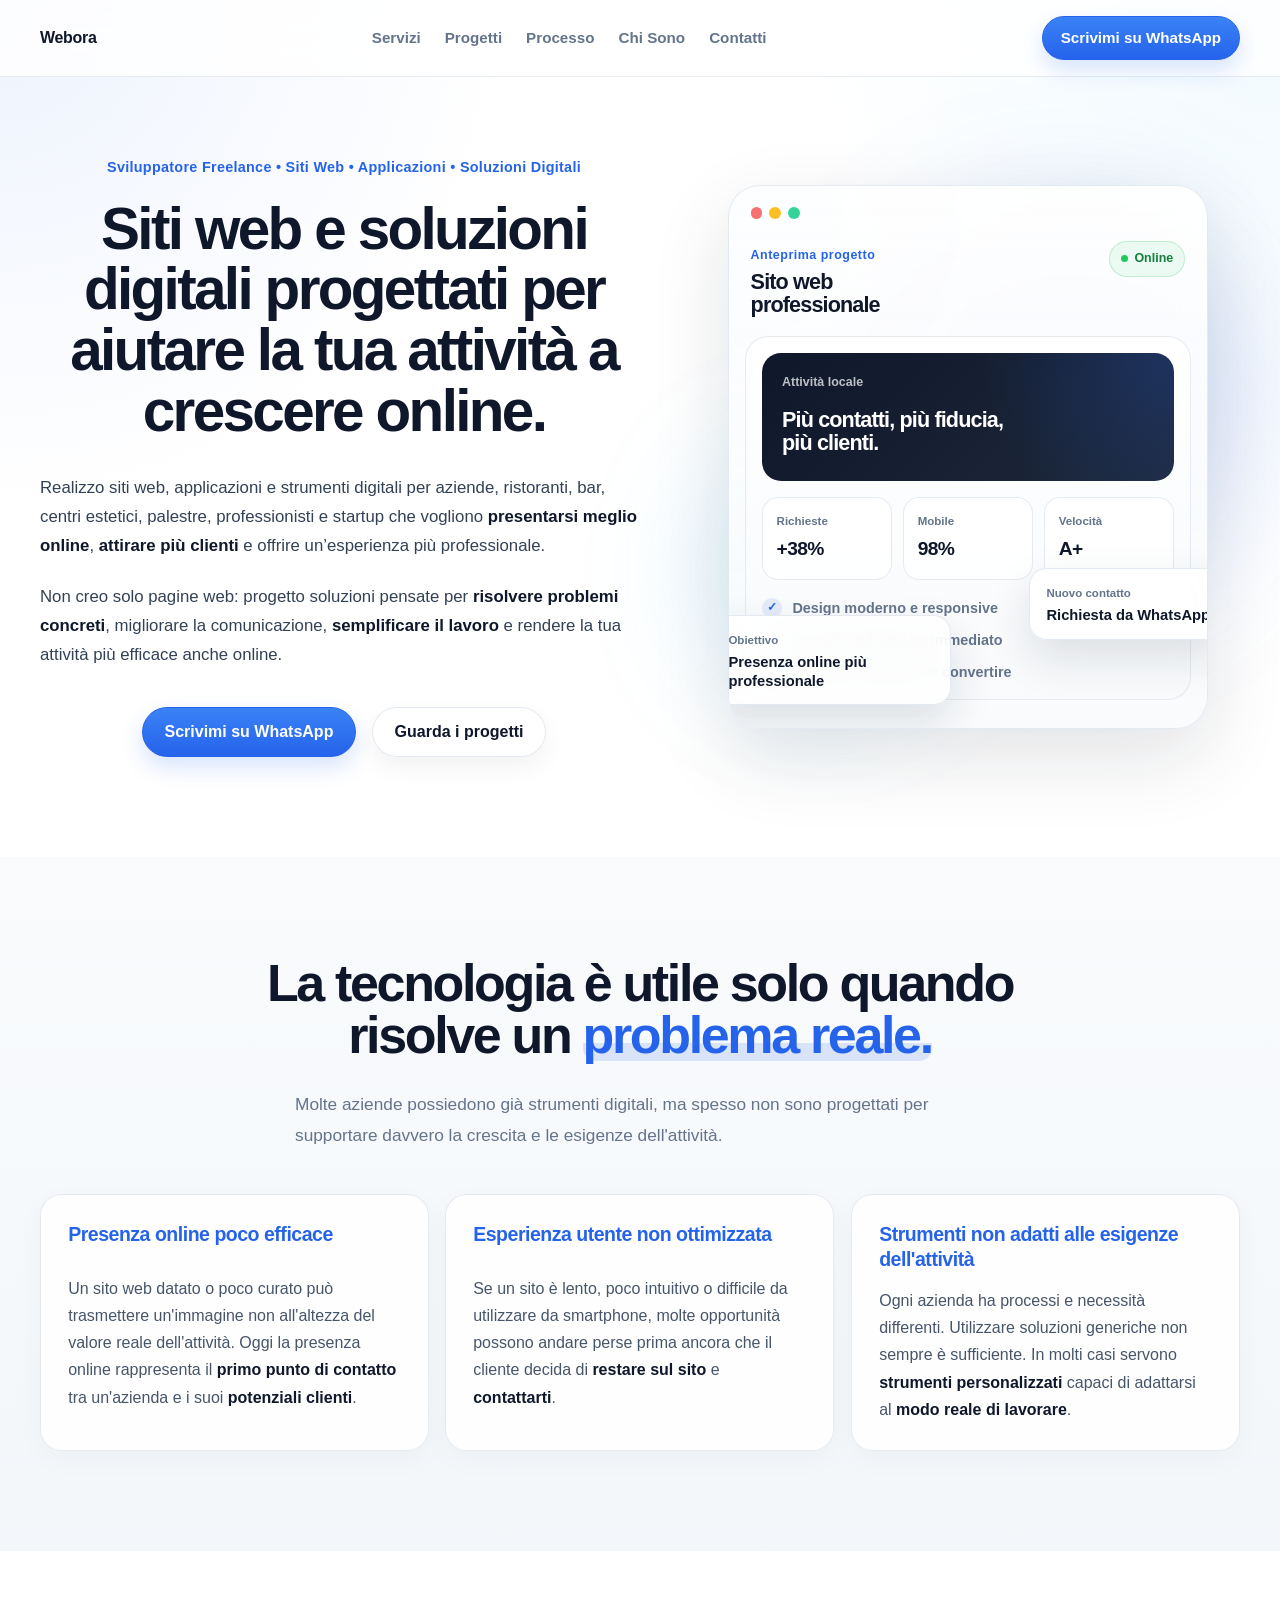
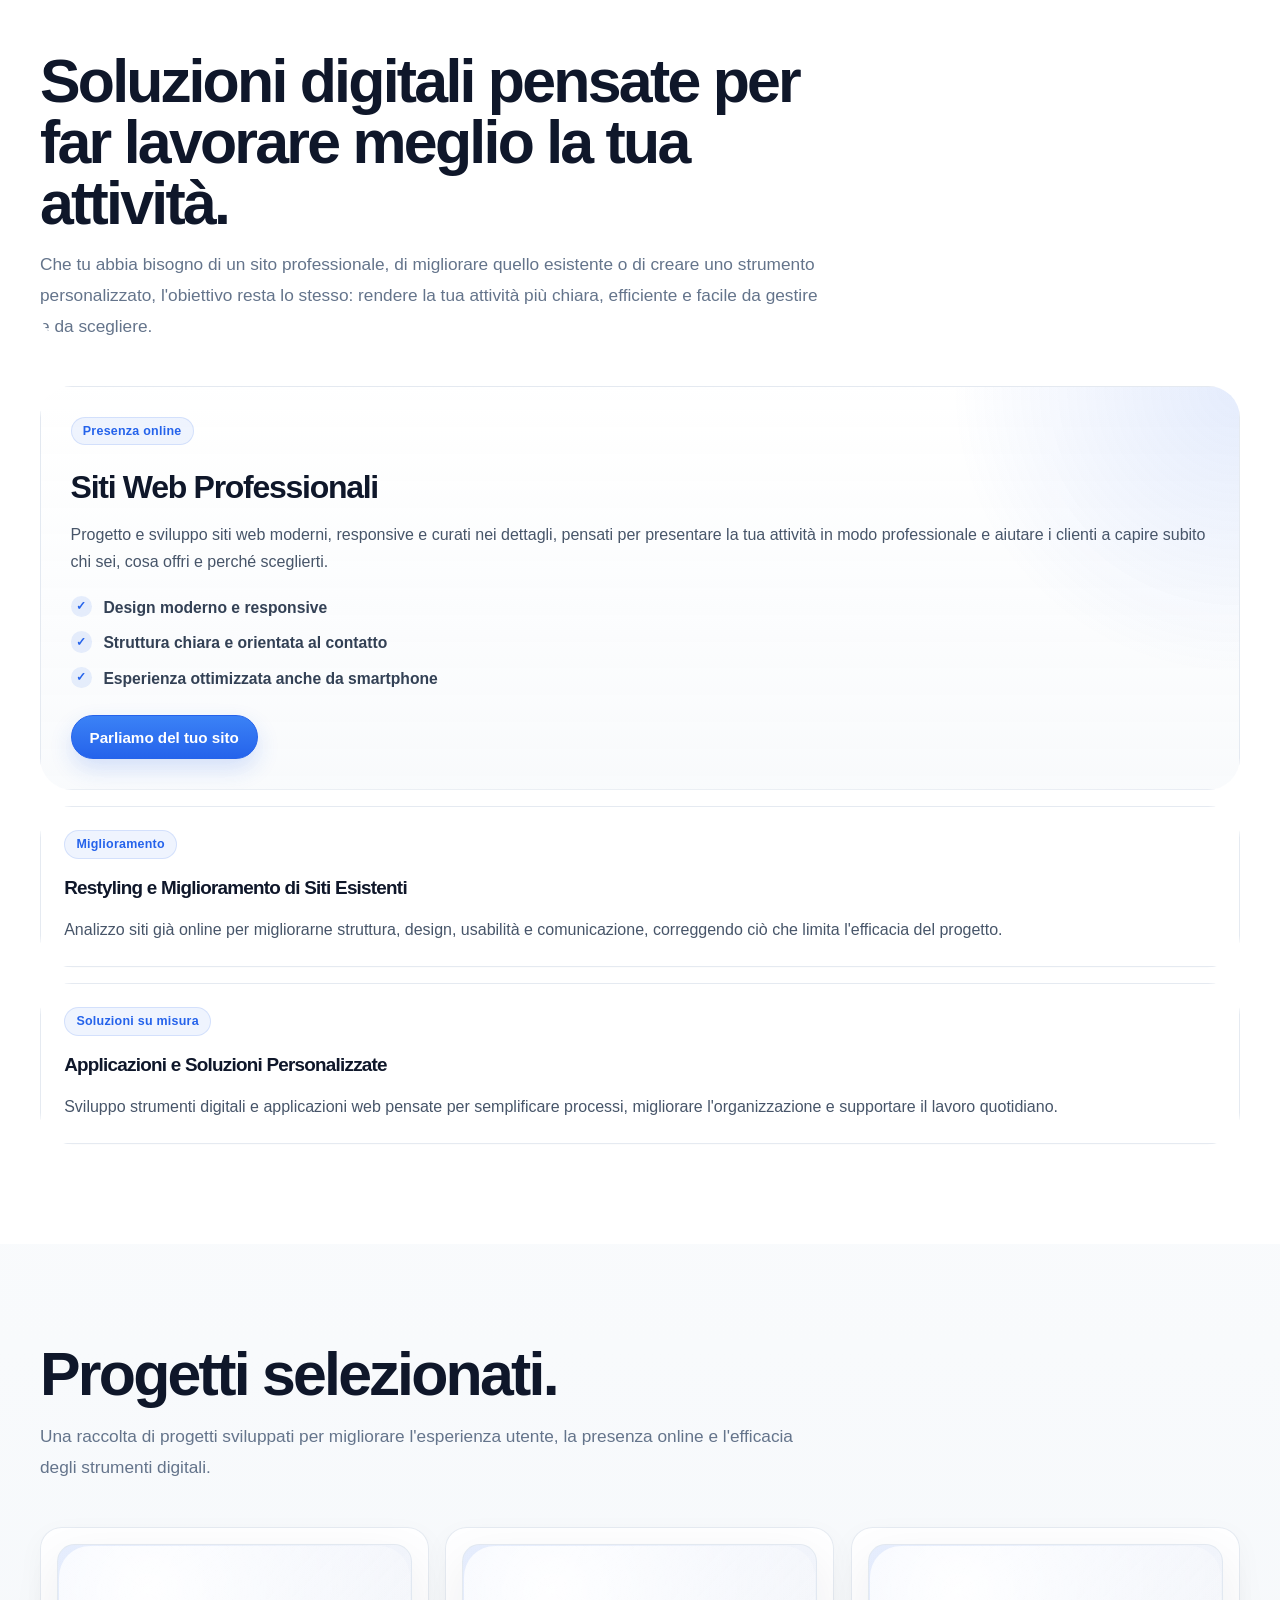
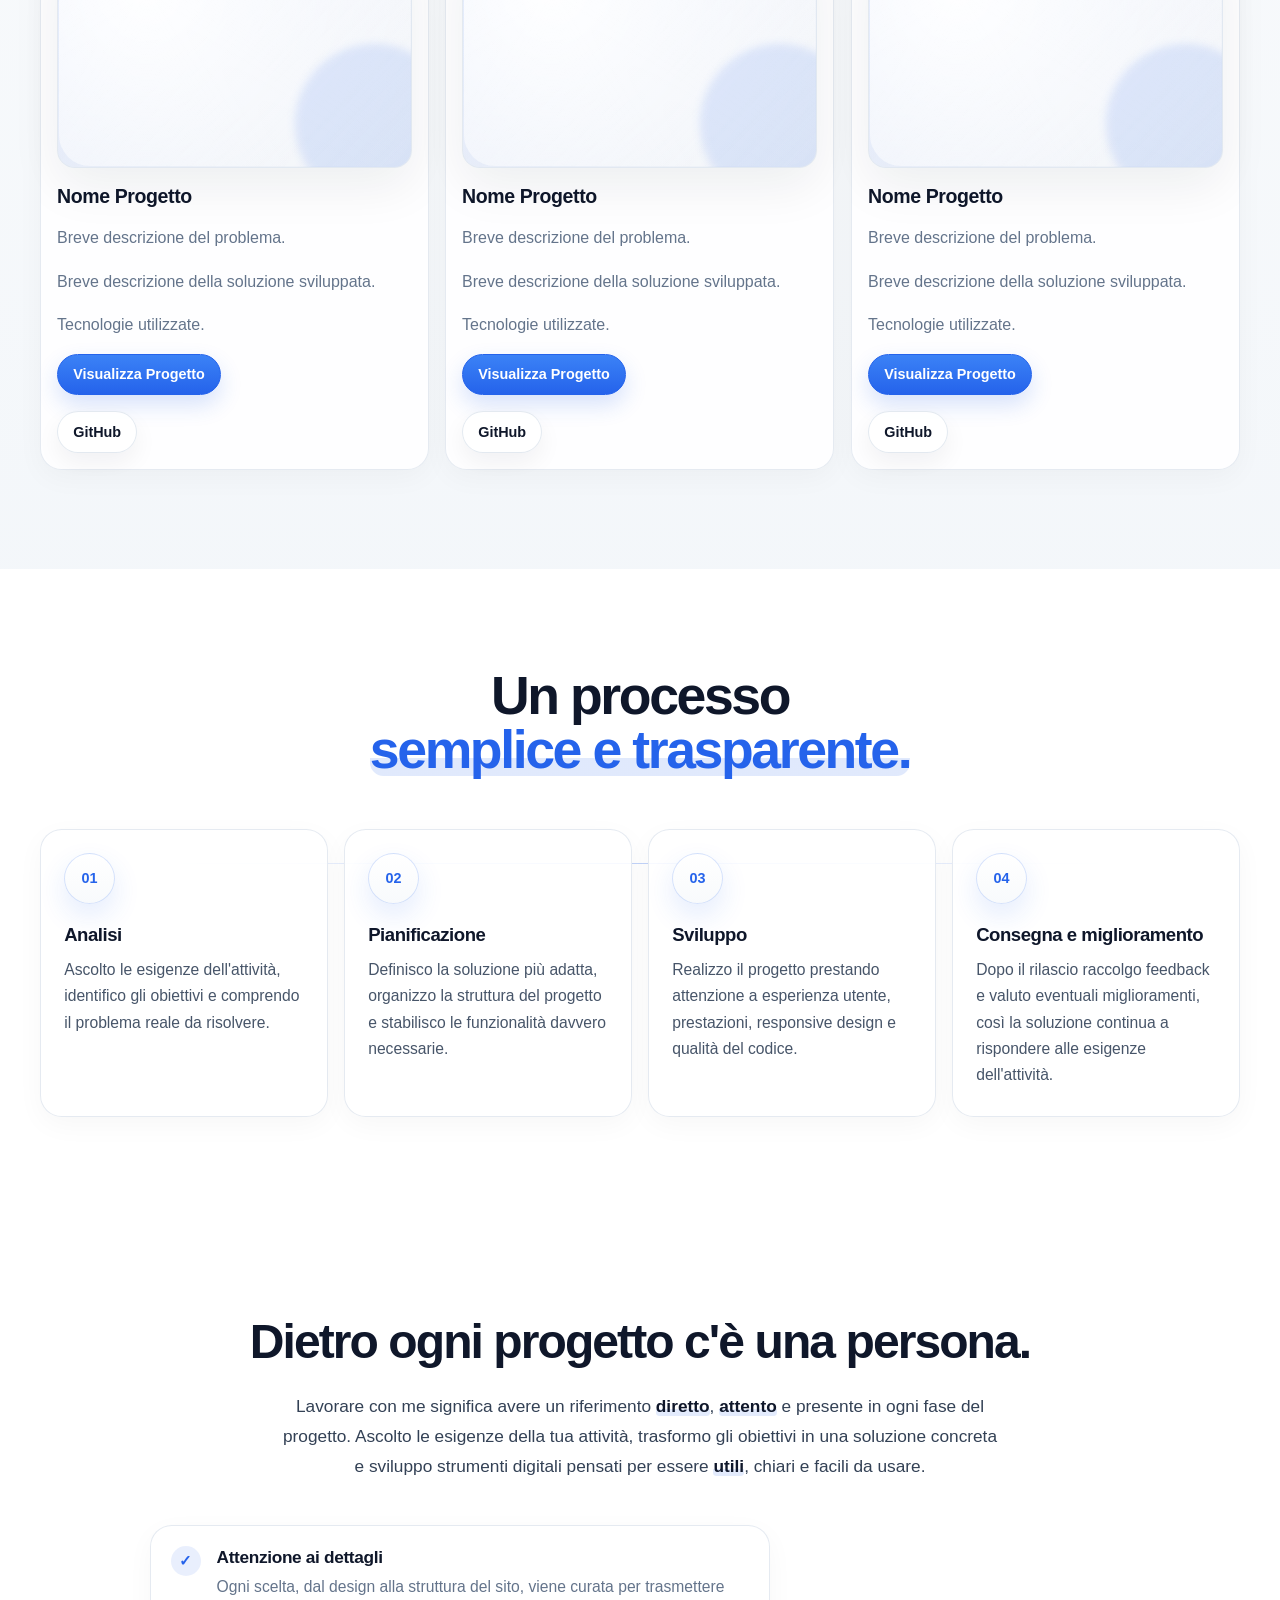
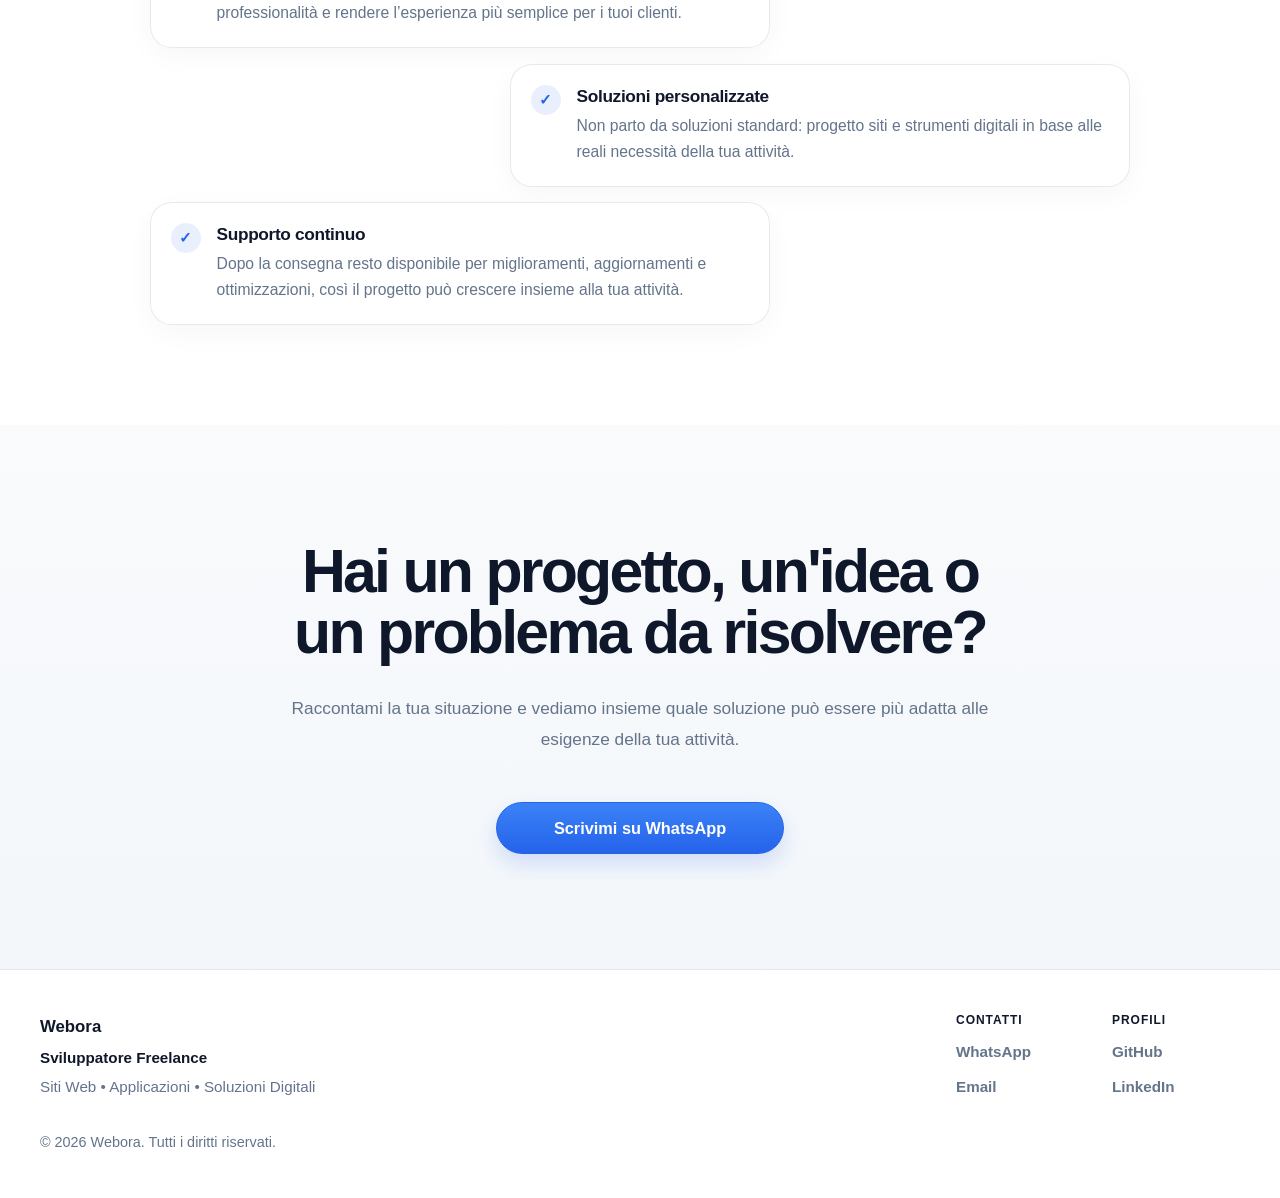
==== index.html @ 45bd40bf "Add files via upload" ====
<!DOCTYPE html>
<html lang="it">
<head>
  <meta charset="UTF-8">
  <meta name="viewport" content="width=device-width, initial-scale=1.0">
  <title>Webora | Siti Web e Soluzioni Digitali</title>
  <link rel="stylesheet" href="style.css">
</head>
<body>
  <header class="site-header">
    <div class="site-header__container">
      <a href="#" class="site-header__logo">Webora</a>

      <nav class="site-header__nav">
        <ul class="site-header__menu">
          <li class="site-header__menu-item">
            <a href="#servizi" class="site-header__menu-link">Servizi</a>
          </li>
          <li class="site-header__menu-item">
            <a href="#progetti" class="site-header__menu-link">Progetti</a>
          </li>
          <li class="site-header__menu-item">
            <a href="#processo" class="site-header__menu-link">Processo</a>
          </li>
          <li class="site-header__menu-item">
            <a href="#chi-sono" class="site-header__menu-link">Chi Sono</a>
          </li>
          <li class="site-header__menu-item">
            <a href="#contatti" class="site-header__menu-link">Contatti</a>
          </li>
        </ul>
      </nav>

      <a href="https://wa.me/393491954793?text=Ciao%20vorrei%20avere%20informazioni" class="site-header__cta">Scrivimi su WhatsApp</a>
    </div>
  </header>

  <main class="site-main">
    <section class="hero">
  <div class="hero__container">
    <div class="hero__content">
      <p class="text-placeholder">Sviluppatore Freelance • Siti Web • Applicazioni • Soluzioni Digitali</p>

      <h1 class="text-placeholder">
        Siti web e soluzioni digitali progettati per aiutare la tua attività a crescere online.
      </h1>

      <p class="text-placeholder">
       Realizzo siti web, applicazioni e strumenti digitali per aziende, ristoranti,
       bar, centri estetici, palestre, professionisti e startup che vogliono
       <strong>presentarsi meglio online</strong>, <strong>attirare più clienti</strong>
       e offrire un’esperienza più professionale.
      </p>

      <p class="text-placeholder">
       Non creo solo pagine web: progetto soluzioni pensate per
       <strong>risolvere problemi concreti</strong>, migliorare la comunicazione,
       <strong>semplificare il lavoro</strong> e rendere la tua attività più efficace
       anche online.
      </p>

      <div class="hero__actions">
        <a
          href="https://wa.me/393491954793?text=Ciao%20vorrei%20avere%20informazioni"
          class="hero__button"
        >
          Scrivimi su WhatsApp
        </a>

        <a href="#progetti" class="hero__button">
          Guarda i progetti
        </a>
      </div>
    </div>

    <div class="hero__visual" aria-hidden="true">
      <div class="hero-preview">
        <div class="hero-preview__topbar">
          <span></span>
          <span></span>
          <span></span>
        </div>

        <div class="hero-preview__header">
          <div>
            <span class="hero-preview__eyebrow">Anteprima progetto</span>
            <h2>Sito web professionale</h2>
          </div>

          <span class="hero-preview__status">Online</span>
        </div>

        <div class="hero-preview__screen">
          <div class="hero-preview__hero-card">
            <span>Attività locale</span>
            <strong>Più contatti, più fiducia, più clienti.</strong>
          </div>

          <div class="hero-preview__metrics">
            <div class="hero-preview__metric">
              <span>Richieste</span>
              <strong>+38%</strong>
            </div>

            <div class="hero-preview__metric">
              <span>Mobile</span>
              <strong>98%</strong>
            </div>

            <div class="hero-preview__metric">
              <span>Velocità</span>
              <strong>A+</strong>
            </div>
          </div>

          <ul class="hero-preview__features">
            <li>
              <span>✓</span>
              Design moderno e responsive
            </li>

            <li>
              <span>✓</span>
              Contatto WhatsApp immediato
            </li>

            <li>
              <span>✓</span>
              Struttura pensata per convertire
            </li>
          </ul>
        </div>

        <div class="hero-preview__floating-card hero-preview__floating-card--primary">
          <span>Nuovo contatto</span>
          <strong>Richiesta da WhatsApp</strong>
        </div>

        <div class="hero-preview__floating-card hero-preview__floating-card--secondary">
          <span>Obiettivo</span>
          <strong>Presenza online più professionale</strong>
        </div>
      </div>
    </div>
  </div>
</section>

<section class="problems">
    <div class="problems__container">
    <div class="problems__header reveal reveal--up">
      <h2 class="text-placeholder">
        <span>La tecnologia è utile solo quando</span>
        <span>risolve un <strong>problema reale.</strong></span>
      </h2>

      <p class="text-placeholder">
        Molte aziende possiedono già strumenti digitali, ma spesso non sono progettati
        per supportare davvero la crescita e le esigenze dell'attività.
      </p>
    </div>

    <div class="problems__grid">
      <article class="card problem-card reveal reveal--from-left">
        <h3>Presenza online poco efficace</h3>
        <p>
          Un sito web datato o poco curato può trasmettere un'immagine non all'altezza
          del valore reale dell'attività. Oggi la presenza online rappresenta il
          <strong>primo punto di contatto</strong> tra un'azienda e i suoi
          <strong>potenziali clienti</strong>.
        </p>
      </article>

      <article class="card problem-card reveal reveal--from-bottom">
        <h3>Esperienza utente non ottimizzata</h3>
        <p>
          Se un sito è lento, poco intuitivo o difficile da utilizzare da smartphone,
          molte opportunità possono andare perse prima ancora che il cliente decida di
          <strong>restare sul sito</strong> e <strong>contattarti</strong>.
        </p>
      </article>

      <article class="card problem-card reveal reveal--from-right">
        <h3>Strumenti non adatti alle esigenze dell'attività</h3>
        <p>
          Ogni azienda ha processi e necessità differenti. Utilizzare soluzioni generiche
          non sempre è sufficiente. In molti casi servono
          <strong>strumenti personalizzati</strong> capaci di adattarsi al
          <strong>modo reale di lavorare</strong>.
        </p>
      </article>
    </div>
  </div>
</section>

<section id="servizi" class="services">
  <div class="services__container">
    <div class="services__header reveal service-reveal service-reveal--header">
      <h2 class="text-placeholder">
        Soluzioni digitali pensate per far lavorare meglio la tua attività.
      </h2>

      <p class="text-placeholder">
        Che tu abbia bisogno di un sito professionale, di migliorare quello esistente
        o di creare uno strumento personalizzato, l'obiettivo resta lo stesso:
        rendere la tua attività più chiara, efficiente e facile da gestire e da scegliere.
      </p>
    </div>

    <div class="services__layout">
      <article class="service-card service-card--featured reveal service-reveal service-reveal--featured">
        <span class="service-card__label">Presenza online</span>

        <div class="service-card__content">
          <h3>Siti Web Professionali</h3>

          <p>
            Progetto e sviluppo siti web moderni, responsive e curati nei dettagli,
            pensati per presentare la tua attività in modo professionale e aiutare
            i clienti a capire subito chi sei, cosa offri e perché sceglierti.
          </p>

          <ul class="service-card__list">
            <li>
              <span>✓</span>
              Design moderno e responsive
            </li>

            <li>
              <span>✓</span>
              Struttura chiara e orientata al contatto
            </li>

            <li>
              <span>✓</span>
              Esperienza ottimizzata anche da smartphone
            </li>
          </ul>
        </div>

        <a
          href="https://wa.me/393491954793?text=Ciao%20vorrei%20avere%20informazioni"
          class="service-card__button"
        >
          Parliamo del tuo sito
        </a>
      </article>

      <div class="services__side">
        <article class="service-card service-card--compact reveal service-reveal service-reveal--side service-reveal--side-1">
          <span class="service-card__label">Miglioramento</span>

          <div class="service-card__content">
            <h3>Restyling e Miglioramento di Siti Esistenti</h3>

            <p>
              Analizzo siti già online per migliorarne struttura, design, usabilità
              e comunicazione, correggendo ciò che limita l'efficacia del progetto.
            </p>
          </div>
        </article>

        <article class="service-card service-card--compact reveal service-reveal service-reveal--side service-reveal--side-2">
          <span class="service-card__label">Soluzioni su misura</span>

          <div class="service-card__content">
            <h3>Applicazioni e Soluzioni Personalizzate</h3>

            <p>
              Sviluppo strumenti digitali e applicazioni web pensate per semplificare
              processi, migliorare l'organizzazione e supportare il lavoro quotidiano.
            </p>
          </div>
        </article>
      </div>
    </div>
  </div>
</section>

    <section id="progetti" class="projects">
      <div class="projects__container">
        <div class="projects__header">
          <h2 class="text-placeholder">Progetti selezionati.</h2>
          <p class="text-placeholder">Una raccolta di progetti sviluppati per migliorare l'esperienza utente, la presenza online e l'efficacia degli strumenti digitali.</p>
        </div>
        <div class="projects__grid">
          <article class="project-card reveal project-reveal project-reveal--one">
            <div class="image-placeholder"></div>
            <h3 class="text-placeholder">Nome Progetto</h3>
            <p class="text-placeholder">Breve descrizione del problema.</p>
            <p class="text-placeholder">Breve descrizione della soluzione sviluppata.</p>
            <p class="text-placeholder">Tecnologie utilizzate.</p>
            <a href="#" class="project-card__button">Visualizza Progetto</a>
            <a href="#" class="project-card__button">GitHub</a>
          </article>
          <article class="project-card reveal project-reveal project-reveal--two">
            <div class="image-placeholder"></div>
            <h3 class="text-placeholder">Nome Progetto</h3>
            <p class="text-placeholder">Breve descrizione del problema.</p>
            <p class="text-placeholder">Breve descrizione della soluzione sviluppata.</p>
            <p class="text-placeholder">Tecnologie utilizzate.</p>
            <a href="#" class="project-card__button">Visualizza Progetto</a>
            <a href="#" class="project-card__button">GitHub</a>
          </article>
          <article class="project-card reveal project-reveal project-reveal--three">
            <div class="image-placeholder"></div>
            <h3 class="text-placeholder">Nome Progetto</h3>
            <p class="text-placeholder">Breve descrizione del problema.</p>
            <p class="text-placeholder">Breve descrizione della soluzione sviluppata.</p>
            <p class="text-placeholder">Tecnologie utilizzate.</p>
            <a href="#" class="project-card__button">Visualizza Progetto</a>
            <a href="#" class="project-card__button">GitHub</a>
          </article>
        </div>
      </div>
    </section>

  <section id="processo" class="process">
  <div class="process__container">
    <div class="process__header reveal process-reveal process-reveal--header">
      <h2 class="text-placeholder">
        Un processo <strong>semplice e trasparente.</strong>
      </h2>
    </div>

    <div class="process__timeline">
      <article class="process__step reveal process-reveal process-reveal--step">
        <span class="process__number">01</span>

        <div class="process__content">
          <h3>Analisi</h3>
          <p>
            Ascolto le esigenze dell'attività, identifico gli obiettivi e comprendo
            il problema reale da risolvere.
          </p>
        </div>
      </article>

      <article class="process__step reveal process-reveal process-reveal--step">
        <span class="process__number">02</span>

        <div class="process__content">
          <h3>Pianificazione</h3>
          <p>
            Definisco la soluzione più adatta, organizzo la struttura del progetto
            e stabilisco le funzionalità davvero necessarie.
          </p>
        </div>
      </article>

      <article class="process__step reveal process-reveal process-reveal--step">
        <span class="process__number">03</span>

        <div class="process__content">
          <h3>Sviluppo</h3>
          <p>
            Realizzo il progetto prestando attenzione a esperienza utente,
            prestazioni, responsive design e qualità del codice.
          </p>
        </div>
      </article>

      <article class="process__step reveal process-reveal process-reveal--step">
        <span class="process__number">04</span>

        <div class="process__content">
          <h3>Consegna e miglioramento</h3>
          <p>
            Dopo il rilascio raccolgo feedback e valuto eventuali miglioramenti,
            così la soluzione continua a rispondere alle esigenze dell'attività.
          </p>
        </div>
      </article>
    </div>
  </div>
</section>

<section id="chi-sono" class="about">
  <div class="about__container">
    <div class="about__content reveal about-reveal about-reveal--content">
      <h2>Dietro ogni progetto c'è una persona.</h2>

      <p>
        Lavorare con me significa avere un riferimento <strong>diretto</strong>,
        <strong>attento</strong> e presente in ogni fase del progetto. Ascolto le
        esigenze della tua attività, trasformo gli obiettivi in una soluzione concreta
        e sviluppo strumenti digitali pensati per essere <strong>utili</strong>,
        chiari e facili da usare.
      </p>

      <ul class="about__list">
        <li class="about__item about__item--left reveal about-reveal about-reveal--item-left">
          <span class="about__check">✓</span>
          <div class="about__item-content">
            <h3>Attenzione ai dettagli</h3>
            <p>
              Ogni scelta, dal design alla struttura del sito, viene curata per
              trasmettere professionalità e rendere l’esperienza più semplice per i tuoi clienti.
            </p>
          </div>
        </li>

        <li class="about__item about__item--right reveal about-reveal about-reveal--item-right">
          <span class="about__check">✓</span>
          <div class="about__item-content">
            <h3>Soluzioni personalizzate</h3>
            <p>
              Non parto da soluzioni standard: progetto siti e strumenti digitali in base
              alle reali necessità della tua attività.
            </p>
          </div>
        </li>

        <li class="about__item about__item--left reveal about-reveal about-reveal--item-left">
          <span class="about__check">✓</span>
          <div class="about__item-content">
            <h3>Supporto continuo</h3>
            <p>
              Dopo la consegna resto disponibile per miglioramenti, aggiornamenti e
              ottimizzazioni, così il progetto può crescere insieme alla tua attività.
            </p>
          </div>
        </li>
      </ul>
    </div>
  </div>
</section>

    <section id="contatti" class="final-cta">
      <div class="final-cta__container">
        <h2 class="text-placeholder">
        <span>Hai un progetto, un'idea o</span>
        <span>un problema da risolvere?</span>
        </h2>
        <p class="text-placeholder">Raccontami la tua situazione e vediamo insieme quale soluzione può essere più adatta alle esigenze della tua attività.</p>
        <a href="https://wa.me/393491954793?text=Ciao%20vorrei%20avere%20informazioni" class="final-cta__button">Scrivimi su WhatsApp</a>
      </div>
    </section>
  </main>

  <footer class="site-footer">
    <div class="site-footer__container">
      <div class="site-footer__brand">
        <span>Webora</span>
        <span>Sviluppatore Freelance</span>
        <span>Siti Web • Applicazioni • Soluzioni Digitali</span>
      </div>
      <nav class="site-footer__nav">
  <div class="site-footer__group">
    <span class="site-footer__heading">CONTATTI</span>

    <ul class="site-footer__menu">
      <li class="site-footer__menu-item">
        <a
          href="https://wa.me/393491954793?text=Ciao%20vorrei%20avere%20informazioni"
          class="site-footer__menu-link"
          target="_blank"
          rel="noopener noreferrer"
        >
          WhatsApp
        </a>
      </li>

      <li class="site-footer__menu-item">
        <a
  href="https://mail.google.com/mail/?view=cm&fs=1&to=emanuelescanta.business@gmail.com&su=Richiesta%20informazioni%20-%20Webora&body=Ciao%20Emanuele%2C%0A%0Avorrei%20avere%20informazioni%20su..."
  class="site-footer__menu-link"
  target="_blank"
  rel="noopener noreferrer"
>
  Email
</a>
      </li>
    </ul>
  </div>

  <div class="site-footer__group">
    <span class="site-footer__heading">PROFILI</span>

    <ul class="site-footer__menu">
      <li class="site-footer__menu-item">
        <a
          href="https://github.com/Capital-flowyield"
          class="site-footer__menu-link"
          target="_blank"
          rel="noopener noreferrer"
        >
          GitHub
        </a>
      </li>

      <li class="site-footer__menu-item">
        <a
          href="https://www.linkedin.com/in/emanuele-scantamburlo-22256b245"
          class="site-footer__menu-link"
          target="_blank"
          rel="noopener noreferrer"
        >
          LinkedIn
        </a>
      </li>
    </ul>
  </div>
</nav>
      <div class="site-footer__copyright">© 2026 Webora. Tutti i diritti riservati.</div>
    </div>
  </footer>
  <script src="script.js"></script>
</body>
</html>
---- style.css ----
/* =========================
   1. Variabili globali
========================= */

:root {
  --color-background: #ffffff;
  --color-surface: #f8fafc;
  --color-surface-soft: #f1f5f9;
  --color-text: #0f172a;
  --color-muted: #64748b;
  --color-primary: #2563eb;
  --color-primary-hover: #1d4ed8;
  --color-border: #e2e8f0;

  --container-width: 1200px;
  --section-spacing: 5rem;

  --radius-sm: 0.9rem;
  --radius: 1.35rem;
  --radius-lg: 2rem;

  --shadow-soft: 0 18px 50px rgba(15, 23, 42, 0.07);
  --shadow-card: 0 12px 35px rgba(15, 23, 42, 0.055);
  --shadow-hover: 0 22px 60px rgba(15, 23, 42, 0.11);

  --transition-fast: 180ms ease;
  --transition-base: 260ms ease;
  --transition-slow: 700ms cubic-bezier(0.16, 1, 0.3, 1);
}


/* =========================
   2. Reset e base layout
========================= */

*,
*::before,
*::after {
  box-sizing: border-box;
}

html {
  scroll-behavior: smooth;
}

body {
  margin: 0;
  background:
    radial-gradient(circle at top left, rgba(37, 99, 235, 0.08), transparent 32rem),
    radial-gradient(circle at top right, rgba(14, 165, 233, 0.06), transparent 30rem),
    var(--color-background);
  color: var(--color-text);
  font-family: -apple-system, BlinkMacSystemFont, "SF Pro Display", "SF Pro Text", Inter, "Segoe UI", sans-serif;
  font-size: 1rem;
  line-height: 1.6;
  text-rendering: optimizeLegibility;
  -webkit-font-smoothing: antialiased;
}

a {
  color: inherit;
  text-decoration: none;
}

ul {
  margin: 0;
  padding: 0;
  list-style: none;
}

h1,
h2,
h3,
p {
  margin: 0;
}

::selection {
  background: rgba(37, 99, 235, 0.16);
}

.site-header__container,
.hero__container,
.problems__container,
.services__container,
.projects__container,
.process__container,
.about__container,
.final-cta__container,
.site-footer__container {
  width: min(100% - 2rem, var(--container-width));
  margin-inline: auto;
}

.hero,
.problems,
.services,
.projects,
.process,
.about,
.final-cta {
  padding-block: var(--section-spacing);
}


/* =========================
   3. Header / Navbar
========================= */

.site-header {
  position: sticky;
  top: 0;
  z-index: 10;
  background: rgba(255, 255, 255, 0.82);
  border-bottom: 1px solid rgba(226, 232, 240, 0.8);
  backdrop-filter: blur(20px);
  -webkit-backdrop-filter: blur(20px);
}

.site-header__container {
  display: flex;
  align-items: center;
  justify-content: space-between;
  min-height: 4.75rem;
  gap: 1.5rem;
}

.site-header__logo {
  color: var(--color-text);
  font-size: 1rem;
  font-weight: 780;
  letter-spacing: -0.02em;
}

.site-header__nav {
  display: none;
}

.site-header__menu,
.site-footer__menu {
  display: flex;
  align-items: center;
  gap: 1.5rem;
}

.site-header__menu-link,
.site-footer__menu-link {
  color: var(--color-muted);
  font-size: 0.95rem;
  font-weight: 550;
  transition: color var(--transition-fast);
}

.site-header__menu-link:hover,
.site-footer__menu-link:hover {
  color: var(--color-text);
}


/* =========================
   4. Bottoni e CTA
========================= */

.site-header__cta,
.hero__button,
.project-card__button,
.service-card__button,
.final-cta__button {
  display: inline-flex;
  align-items: center;
  justify-content: center;
  min-height: 2.75rem;
  padding: 0.78rem 1.12rem;
  border: 1px solid var(--color-primary);
  border-radius: 999px;
  background: linear-gradient(180deg, #3b82f6, var(--color-primary));
  color: #ffffff;
  font-size: 0.95rem;
  font-weight: 700;
  line-height: 1;
  box-shadow: 0 10px 22px rgba(37, 99, 235, 0.18);
  transition:
    transform var(--transition-fast),
    box-shadow var(--transition-fast),
    background-color var(--transition-fast),
    border-color var(--transition-fast);
}

.site-header__cta:hover,
.hero__button:hover,
.project-card__button:hover,
.service-card__button:hover,
.final-cta__button:hover {
  background: linear-gradient(180deg, #2563eb, var(--color-primary-hover));
  border-color: var(--color-primary-hover);
  transform: translateY(-2px);
  box-shadow: 0 16px 30px rgba(37, 99, 235, 0.24);
}

.service-card__button {
  width: fit-content;
  margin-top: auto;
}

.hero__button:nth-child(2),
.project-card__button:nth-of-type(2) {
  background: rgba(255, 255, 255, 0.86);
  color: var(--color-text);
  border-color: rgba(226, 232, 240, 0.95);
  box-shadow: 0 10px 25px rgba(15, 23, 42, 0.055);
}

.hero__button:nth-child(2):hover,
.project-card__button:nth-of-type(2):hover {
  background: #ffffff;
  border-color: rgba(203, 213, 225, 1);
  box-shadow: 0 16px 35px rgba(15, 23, 42, 0.09);
}

.hero__button {
  min-height: 3.1rem;
  padding: 0.95rem 1.35rem;
  font-size: 1rem;
}


/* =========================
   5. Hero section
========================= */

.hero {
  padding-top: 3.5rem;
  overflow: hidden;
}

.hero__container {
  display: grid;
  gap: 3rem;
  align-items: center;
}

.hero__content {
  display: flex;
  flex-direction: column;
  align-items: center;
  gap: 1.35rem;
  max-width: 760px;
}

.hero__content p:first-child {
  color: var(--color-primary);
  font-size: 0.9rem;
  font-weight: 800;
  line-height: 1.4;
  letter-spacing: 0.02em;
  text-align: center;
}

.hero__content h1 {
  max-width: 720px;
  color: var(--color-text);
  font-size: clamp(2.35rem, 4.6vw, 3.65rem);
  font-weight: 850;
  line-height: 1.04;
  letter-spacing: -0.045em;
  text-align: center;
  padding-bottom: 0.7rem;
}

.hero__content p {
  max-width: 680px;
  color: #334155;
  font-size: clamp(0.98rem, 1.35vw, 1.05rem);
  line-height: 1.72;
  text-align: left;
}

.hero__content strong {
  color: var(--color-text);
  font-weight: 800;
}

.hero__actions {
  display: flex;
  flex-wrap: wrap;
  justify-content: center;
  gap: 1rem;
  margin-top: 1rem;
}

.hero__visual {
  position: relative;
  display: flex;
  justify-content: center;
  min-height: 34rem;
  isolation: isolate;
}

.hero__visual::before {
  content: "";
  position: absolute;
  inset: 2rem -1rem auto auto;
  width: 24rem;
  height: 24rem;
  z-index: -2;
  border-radius: 999px;
  background: rgba(37, 99, 235, 0.16);
  filter: blur(70px);
}

.hero__visual::after {
  content: "";
  position: absolute;
  inset: auto auto 2rem 0;
  width: 16rem;
  height: 16rem;
  z-index: -2;
  border-radius: 999px;
  background: rgba(14, 165, 233, 0.12);
  filter: blur(60px);
}


/* =========================
   5.1 Hero mockup premium
========================= */

.hero-preview {
  position: relative;
  width: min(100%, 30rem);
  min-height: 32rem;
  padding: 1rem;
  border: 1px solid rgba(226, 232, 240, 0.9);
  border-radius: 2rem;
  background:
    linear-gradient(180deg, rgba(255, 255, 255, 0.92), rgba(248, 250, 252, 0.82)),
    radial-gradient(circle at top left, rgba(37, 99, 235, 0.12), transparent 18rem);
  box-shadow:
    0 28px 80px rgba(15, 23, 42, 0.12),
    inset 0 1px 0 rgba(255, 255, 255, 0.9);
  backdrop-filter: blur(24px);
  -webkit-backdrop-filter: blur(24px);
  overflow: hidden;
}

.hero-preview::before {
  content: "";
  position: absolute;
  inset: 0;
  background:
    linear-gradient(
      120deg,
      transparent 0%,
      rgba(255, 255, 255, 0.62) 35%,
      transparent 70%
    );
  transform: translateX(-120%);
  animation: heroPreviewShine 6s ease-in-out infinite;
  pointer-events: none;
}

.hero-preview__topbar {
  display: flex;
  gap: 0.45rem;
  padding: 0.35rem 0.35rem 1rem;
}

.hero-preview__topbar span {
  width: 0.72rem;
  height: 0.72rem;
  border-radius: 999px;
  background: #cbd5e1;
}

.hero-preview__topbar span:nth-child(1) {
  background: #f87171;
}

.hero-preview__topbar span:nth-child(2) {
  background: #fbbf24;
}

.hero-preview__topbar span:nth-child(3) {
  background: #34d399;
}

.hero-preview__header {
  display: flex;
  align-items: flex-start;
  justify-content: space-between;
  gap: 1rem;
  padding: 0.35rem 0.35rem 1.25rem;
}

.hero-preview__eyebrow {
  display: inline-flex;
  margin-bottom: 0.35rem;
  color: var(--color-primary);
  font-size: 0.78rem;
  font-weight: 800;
  letter-spacing: 0.04em;
}

.hero-preview__header h2 {
  max-width: 13rem;
  color: var(--color-text);
  font-size: 1.35rem;
  font-weight: 850;
  line-height: 1.05;
  letter-spacing: -0.04em;
}

.hero-preview__status {
  display: inline-flex;
  align-items: center;
  gap: 0.4rem;
  padding: 0.45rem 0.7rem;
  border: 1px solid rgba(34, 197, 94, 0.22);
  border-radius: 999px;
  background: rgba(34, 197, 94, 0.08);
  color: #15803d;
  font-size: 0.78rem;
  font-weight: 800;
  white-space: nowrap;
}

.hero-preview__status::before {
  content: "";
  width: 0.45rem;
  height: 0.45rem;
  border-radius: 999px;
  background: #22c55e;
  box-shadow: 0 0 0 0 rgba(34, 197, 94, 0.5);
  animation: statusPulse 2.4s ease-out infinite;
}

.hero-preview__screen {
  display: grid;
  gap: 1rem;
  padding: 1rem;
  border: 1px solid rgba(226, 232, 240, 0.85);
  border-radius: 1.45rem;
  background:
    linear-gradient(180deg, #ffffff, #f8fafc);
  box-shadow: inset 0 1px 0 rgba(255, 255, 255, 0.9);
}

.hero-preview__hero-card {
  display: grid;
  gap: 0.45rem;
  min-height: 8rem;
  padding: 1.25rem;
  border-radius: 1.2rem;
  background:
    radial-gradient(circle at top right, rgba(37, 99, 235, 0.22), transparent 12rem),
    linear-gradient(135deg, #0f172a, #1e293b);
  color: #ffffff;
  overflow: hidden;
}

.hero-preview__hero-card span {
  color: rgba(255, 255, 255, 0.72);
  font-size: 0.78rem;
  font-weight: 750;
}

.hero-preview__hero-card strong {
  max-width: 15rem;
  font-size: 1.35rem;
  font-weight: 850;
  line-height: 1.08;
  letter-spacing: -0.04em;
}

.hero-preview__metrics {
  display: grid;
  grid-template-columns: repeat(3, minmax(0, 1fr));
  gap: 0.7rem;
}

.hero-preview__metric {
  display: grid;
  gap: 0.25rem;
  padding: 0.85rem;
  border: 1px solid rgba(226, 232, 240, 0.85);
  border-radius: 1rem;
  background: rgba(255, 255, 255, 0.82);
}

.hero-preview__metric span {
  color: var(--color-muted);
  font-size: 0.72rem;
  font-weight: 700;
}

.hero-preview__metric strong {
  color: var(--color-text);
  font-size: 1.2rem;
  font-weight: 850;
  letter-spacing: -0.035em;
}

.hero-preview__features {
  display: grid;
  gap: 0.7rem;
  padding-top: 0.15rem;
}

.hero-preview__features li {
  display: flex;
  align-items: flex-start;
  gap: 0.65rem;
  color: var(--color-muted);
  font-size: 0.9rem;
  font-weight: 600;
  line-height: 1.45;
}

.hero-preview__features span {
  display: inline-flex;
  align-items: center;
  justify-content: center;
  flex: 0 0 1.25rem;
  width: 1.25rem;
  height: 1.25rem;
  border-radius: 999px;
  background: rgba(37, 99, 235, 0.1);
  color: var(--color-primary);
  font-size: 0.75rem;
  font-weight: 850;
}

.hero-preview__floating-card {
  position: absolute;
  display: grid;
  gap: 0.25rem;
  max-width: 15rem;
  padding: 0.9rem 1rem;
  border: 1px solid rgba(226, 232, 240, 0.9);
  border-radius: 1.1rem;
  background: rgba(255, 255, 255, 0.88);
  box-shadow: 0 18px 45px rgba(15, 23, 42, 0.12);
  backdrop-filter: blur(18px);
  -webkit-backdrop-filter: blur(18px);
}

.hero-preview__floating-card span {
  color: var(--color-muted);
  font-size: 0.72rem;
  font-weight: 750;
}

.hero-preview__floating-card strong {
  color: var(--color-text);
  font-size: 0.92rem;
  font-weight: 800;
  line-height: 1.25;
}

.hero-preview__floating-card--primary {
  right: -1.25rem;
  bottom: 5.5rem;
  animation: floatingCard 5.5s ease-in-out infinite;
}

.hero-preview__floating-card--secondary {
  left: -1.1rem;
  bottom: 1.4rem;
  animation: floatingCard 6.2s ease-in-out infinite reverse;
}


/* =========================
   6. Immagini placeholder
========================= */

.image-placeholder {
  position: relative;
  width: 100%;
  min-height: inherit;
  overflow: hidden;
  border: 1px solid rgba(226, 232, 240, 0.9);
  border-radius: var(--radius-lg);
  background:
    linear-gradient(135deg, rgba(37, 99, 235, 0.12), rgba(15, 23, 42, 0.025)),
    linear-gradient(180deg, #ffffff, var(--color-surface));
  box-shadow: var(--shadow-soft);
}

.image-placeholder::before {
  content: "";
  position: absolute;
  inset: 1px;
  border-radius: calc(var(--radius-lg) - 1px);
  background:
    radial-gradient(circle at 25% 20%, rgba(255, 255, 255, 0.95), transparent 22rem),
    linear-gradient(135deg, rgba(255, 255, 255, 0.2), transparent);
}

.image-placeholder::after {
  content: "";
  position: absolute;
  width: 45%;
  aspect-ratio: 1;
  right: -12%;
  bottom: -16%;
  border-radius: 999px;
  background: rgba(37, 99, 235, 0.12);
  filter: blur(4px);
}


/* =========================
   7. Sezioni con background
========================= */

.problems,
.projects,
.final-cta {
  background:
    linear-gradient(180deg, rgba(248, 250, 252, 0.92), rgba(241, 245, 249, 0.82));
}


/* =========================
   8. Header sezioni
========================= */

.problems__header,
.services__header,
.projects__header,
.process__header {
  display: grid;
  gap: 1rem;
  max-width: 780px;
  margin-bottom: 2.75rem;
}

.problems__header h2,
.services__header h2,
.projects__header h2,
.process__header h2,
.final-cta h2,
.about__content h2 {
  color: var(--color-text);
  font-size: clamp(2.15rem, 7vw, 3.8rem);
  font-weight: 850;
  line-height: 1;
  letter-spacing: -0.045em;
}

.problems__header p,
.services__header p,
.projects__header p,
.final-cta p,
.about__content .text-placeholder {
  color: var(--color-muted);
  font-size: 1.08rem;
  line-height: 1.78;
}


/* Problems header */

.problems__header {
  max-width: 980px;
  margin-inline: auto;
  text-align: center;
  gap: 1.75rem;
}

.problems__header h2 {
  max-width: 1120px;
  margin-inline: auto;
  font-size: clamp(2.1rem, 4.2vw, 3.25rem);
  text-align: center;
}

.problems__header h2 span {
  display: block;
}

.problems__header h2 strong {
  display: inline-block;
  color: var(--color-primary);
  font-weight: 850;
  border-radius: 0.25em;
  background:
    linear-gradient(
      to top,
      rgba(37, 99, 235, 0.14) 0%,
      rgba(37, 99, 235, 0.14) 34%,
      transparent 34%,
      transparent 100%
    );
}

.problems__header h2 strong::after {
  content: none;
}

.problems__header p {
  max-width: 690px;
  margin-inline: auto;
  text-align: left;
}


/* =========================
   9. Griglie generali
========================= */

.problems__grid,
.services__grid,
.projects__grid {
  display: grid;
  gap: 1rem;
}

.services__layout {
  display: grid;
  gap: 1rem;
}

.services__side {
  display: grid;
  gap: 1rem;
}


/* =========================
   10. Card generiche
========================= */

.card,
.project-card,
.process__step,
.about__item {
  border: 1px solid rgba(226, 232, 240, 0.88);
  border-radius: var(--radius);
  background: rgba(255, 255, 255, 0.86);
  box-shadow: 0 8px 28px rgba(15, 23, 42, 0.035);
  transition:
    transform var(--transition-base),
    border-color var(--transition-base),
    box-shadow var(--transition-base),
    background-color var(--transition-base);
}

.card:hover,
.project-card:hover,
.process__step:hover,
.about__item:hover {
  border-color: rgba(37, 99, 235, 0.28);
  background: #ffffff;
  transform: translateY(-4px);
  box-shadow: var(--shadow-hover);
}

.card {
  display: grid;
  gap: 1rem;
  padding: 1.6rem;
}

.card h3,
.project-card h3 {
  color: var(--color-text);
  font-size: 1.22rem;
  font-weight: 780;
  line-height: 1.25;
  letter-spacing: -0.02em;
}

.card p,
.project-card p {
  color: var(--color-muted);
  font-size: 1rem;
  line-height: 1.7;
}

/* Problems cards */

.problem-card {
  position: relative;
  overflow: hidden;
  padding: 1.7rem;
}

.problem-card::before {
  content: "";
  position: absolute;
  inset: 0;
  border-radius: inherit;
  background:
    radial-gradient(circle at top right, rgba(37, 99, 235, 0.09), transparent 14rem);
  opacity: 0;
  transition: opacity var(--transition-base);
  pointer-events: none;
}

.problem-card:hover::before {
  opacity: 1;
}

.problem-card h3 {
  position: relative;
  color: var(--color-primary);
  font-size: 1.22rem;
  font-weight: 820;
  letter-spacing: -0.025em;
}

.problem-card p {
  position: relative;
  color: #475569;
}

.problem-card p strong {
  color: var(--color-text);
  font-weight: 800;
}


/* =========================
   10.1 Service cards
========================= */

.service-card {
  position: relative;
  overflow: hidden;
  border: 1px solid rgba(226, 232, 240, 0.88);
  border-radius: var(--radius);
  background: rgba(255, 255, 255, 0.86);
  box-shadow: 0 8px 28px rgba(15, 23, 42, 0.035);
  transition:
    transform var(--transition-base),
    border-color var(--transition-base),
    box-shadow var(--transition-base),
    background-color var(--transition-base);
}

.service-card:hover {
  border-color: rgba(37, 99, 235, 0.28);
  background: #ffffff;
  transform: translateY(-4px);
  box-shadow: var(--shadow-hover);
}

.service-card::before {
  content: "";
  position: absolute;
  inset: 0;
  border-radius: inherit;
  pointer-events: none;
  opacity: 0;
  transition: opacity var(--transition-base);
}

.service-card:hover::before {
  opacity: 1;
}

.service-card--featured {
  display: grid;
  gap: 1.55rem;
  padding: 1.85rem;
  background:
    radial-gradient(circle at top right, rgba(37, 99, 235, 0.12), transparent 18rem),
    linear-gradient(180deg, rgba(255, 255, 255, 0.96), rgba(248, 250, 252, 0.9));
}

.service-card--featured::before {
  background:
    linear-gradient(
      135deg,
      rgba(37, 99, 235, 0.08),
      transparent 42%
    );
}

.service-card--compact {
  display: grid;
  align-content: start;
  gap: 1.15rem;
  padding: 1.45rem;
}

.service-card--compact::before {
  background:
    radial-gradient(circle at top right, rgba(37, 99, 235, 0.08), transparent 12rem);
}

.service-card__label {
  position: relative;
  z-index: 1;
  display: inline-flex;
  width: fit-content;
  padding: 0.45rem 0.7rem;
  border: 1px solid rgba(37, 99, 235, 0.14);
  border-radius: 999px;
  background: rgba(37, 99, 235, 0.07);
  color: var(--color-primary);
  font-size: 0.78rem;
  font-weight: 800;
  line-height: 1;
  letter-spacing: 0.02em;
}

.service-card__content {
  position: relative;
  z-index: 1;
  display: grid;
  gap: 1rem;
}

.service-card h3 {
  color: var(--color-text);
  font-size: clamp(1.35rem, 3vw, 2rem);
  font-weight: 850;
  line-height: 1.08;
  letter-spacing: -0.04em;
}

.service-card--compact h3 {
  font-size: 1.18rem;
  line-height: 1.18;
}

.service-card p {
  color: #475569;
  font-size: 1rem;
  line-height: 1.72;
}

.service-card__list {
  display: grid;
  gap: 0.75rem;
  margin-top: 0.25rem;
}

.service-card__list li {
  display: flex;
  align-items: flex-start;
  gap: 0.7rem;
  color: #334155;
  font-size: 0.98rem;
  font-weight: 600;
  line-height: 1.5;
}

.service-card__list span {
  display: inline-flex;
  align-items: center;
  justify-content: center;
  flex: 0 0 1.35rem;
  width: 1.35rem;
  height: 1.35rem;
  border-radius: 999px;
  background: rgba(37, 99, 235, 0.1);
  color: var(--color-primary);
  font-size: 0.78rem;
  font-weight: 850;
}


/* =========================
   11. Sezione progetti
========================= */

.project-card {
  display: flex;
  flex-direction: column;
  align-items: flex-start;
  gap: 1rem;
  padding: 1rem;
}

.project-card .image-placeholder {
  min-height: 14rem;
  border-radius: 1.1rem;
}

.project-card__button {
  min-height: 2.5rem;
  padding-inline: 0.95rem;
  font-size: 0.9rem;
}


/* =========================
   12. Sezione processo
========================= */

.process__header {
  max-width: 920px;
  margin-inline: auto;
  margin-bottom: 3.25rem;
  text-align: center;
}

.process__header h2 {
  max-width: 820px;
  margin-inline: auto;
  color: var(--color-text);
  font-size: clamp(2.1rem, 4.2vw, 3.35rem);
  font-weight: 850;
  line-height: 1;
  letter-spacing: -0.045em;
}

.process__header h2 strong {
  display: inline-block;
  color: var(--color-primary);
  font-weight: 850;
  border-radius: 0.25em;
  background:
    linear-gradient(
      to top,
      rgba(37, 99, 235, 0.14) 0%,
      rgba(37, 99, 235, 0.14) 34%,
      transparent 34%,
      transparent 100%
    );
}

.process__timeline {
  position: relative;
  display: grid;
  grid-template-columns: repeat(4, minmax(0, 1fr));
  gap: 1rem;
}

.process__timeline::before {
  content: "";
  position: absolute;
  top: 2.15rem;
  left: 8%;
  right: 8%;
  height: 1px;
  background: linear-gradient(
    90deg,
    rgba(37, 99, 235, 0),
    rgba(37, 99, 235, 0.28),
    rgba(37, 99, 235, 0)
  );
}

.process__step {
  position: relative;
  display: grid;
  align-content: start;
  gap: 1.25rem;
  min-height: 18rem;
  padding: 1.45rem;
  border: 1px solid rgba(226, 232, 240, 0.88);
  border-radius: var(--radius);
  background: rgba(255, 255, 255, 0.86);
  box-shadow: 0 8px 28px rgba(15, 23, 42, 0.035);
  transition:
    transform var(--transition-base),
    border-color var(--transition-base),
    box-shadow var(--transition-base),
    background-color var(--transition-base);
}

.process__step:hover {
  border-color: rgba(37, 99, 235, 0.28);
  background: #ffffff;
  transform: translateY(-4px);
  box-shadow: var(--shadow-hover);
}

.process__number {
  position: relative;
  z-index: 1;
  display: inline-flex;
  align-items: center;
  justify-content: center;
  width: 3.15rem;
  height: 3.15rem;
  border: 1px solid rgba(37, 99, 235, 0.18);
  border-radius: 999px;
  background:
    linear-gradient(180deg, #ffffff, #f8fafc);
  color: var(--color-primary);
  font-size: 0.9rem;
  font-weight: 850;
  line-height: 1;
  box-shadow:
    0 12px 28px rgba(37, 99, 235, 0.12),
    inset 0 1px 0 rgba(255, 255, 255, 0.95);
}

.process__content {
  display: grid;
  gap: 0.7rem;
}

.process__content h3 {
  color: var(--color-text);
  font-size: 1.16rem;
  font-weight: 820;
  line-height: 1.2;
  letter-spacing: -0.025em;
}

.process__content p {
  color: #475569;
  font-size: 0.98rem;
  line-height: 1.68;
}


/* =========================
   13. Sezione chi sono
========================= */

.about__container {
  display: grid;
  justify-items: center;
}

.about__content {
  display: grid;
  justify-items: center;
  gap: 1.45rem;
  width: 100%;
  max-width: 980px;
  text-align: center;
}

/* Sezione 13 - About */

.about__content h2 {
  max-width: 100%;
  color: var(--color-text);
  font-size: clamp(2rem, 3.8vw, 3rem);
  font-weight: 850;
  line-height: 1.05;
  letter-spacing: -0.04em;
  white-space: nowrap;
}

.about__content > p {
  max-width: 720px;
  color: #334155;
  font-size: clamp(1rem, 1.45vw, 1.08rem);
  line-height: 1.76;
}

.about__content > p strong {
  color: var(--color-text);
  font-weight: 850;
  border-radius: 0.2em;
  background:
    linear-gradient(
      to top,
      rgba(37, 99, 235, 0.13) 0%,
      rgba(37, 99, 235, 0.13) 34%,
      transparent 34%,
      transparent 100%
    );
}

.about__list {
  display: grid;
  gap: 1rem;
  width: 100%;
  margin-top: 1.25rem;
}

.about__item {
  display: grid;
  grid-template-columns: auto minmax(0, 1fr);
  gap: 1rem;
  width: min(100%, 620px);
  padding: 1.25rem;
  text-align: left;
}

.about__item--left {
  justify-self: start;
}

.about__item--right {
  justify-self: end;
}

.about__check {
  display: inline-flex;
  align-items: center;
  justify-content: center;
  width: 1.85rem;
  height: 1.85rem;
  border-radius: 999px;
  background: rgba(37, 99, 235, 0.1);
  color: var(--color-primary);
  font-size: 0.95rem;
  font-weight: 850;
  line-height: 1;
}

.about__item-content {
  display: grid;
  gap: 0.35rem;
}

.about__item-content h3 {
  color: var(--color-text);
  font-size: 1.08rem;
  font-weight: 820;
  line-height: 1.3;
  letter-spacing: -0.02em;
}

.about__item-content p {
  color: var(--color-muted);
  font-size: 0.98rem;
  line-height: 1.68;
}


/* =========================
   14. Final CTA
========================= */

.final-cta__container {
  display: grid;
  justify-items: center;
  gap: 1.9rem;
  padding-block: 1rem;
  text-align: center;
}

.final-cta h2 {
  max-width: 900px;
  margin-inline: auto;
}

.final-cta h2 span {
  display: block;
}

.final-cta p {
  max-width: 720px;
  margin-inline: auto;
  text-align: center;
}

.final-cta__button {
  width: min(100%, 18rem);
  min-height: 3.2rem;
  margin-top: 1.1rem;
  padding: 1rem 1.45rem;
  font-size: 1.02rem;
  animation: ctaBounce 1.9s ease-in-out infinite;
}

.final-cta__button:hover {
  animation-play-state: paused;
}

/* =========================
   15. Footer
========================= */

.site-footer {
  border-top: 1px solid var(--color-border);
  background: #ffffff;
}

.site-footer__container {
  display: grid;
  gap: 2rem;
  padding-block: 2.75rem;
}

.site-footer__brand {
  display: grid;
  gap: 0.35rem;
  color: var(--color-muted);
  font-size: 0.95rem;
  line-height: 1.55;
}

.site-footer__brand span:first-child {
  color: var(--color-text);
  font-size: 1.05rem;
  font-weight: 780;
}

.site-footer__brand span:nth-child(2) {
  color: var(--color-text);
  font-weight: 650;
}

.site-footer__nav {
  display: grid;
  gap: 1.75rem;
}

.site-footer__group {
  display: grid;
  gap: 0.8rem;
}

.site-footer__heading {
  color: var(--color-text);
  font-size: 0.75rem;
  font-weight: 780;
  line-height: 1;
  letter-spacing: 0.08em;
}

.site-footer__menu {
  display: grid;
  gap: 0.55rem;
  flex-wrap: wrap;
}

.site-footer__copyright {
  color: var(--color-muted);
  font-size: 0.9rem;
  line-height: 1.55;
}


/* =========================
   16. Animazioni Hero
========================= */

@keyframes fadeUp {
  from {
    opacity: 0;
    transform: translateY(22px);
  }

  to {
    opacity: 1;
    transform: translateY(0);
  }
}

@keyframes visualReveal {
  from {
    opacity: 0;
    transform: translateX(28px) scale(0.98);
  }

  to {
    opacity: 1;
    transform: translateX(0) scale(1);
  }
}

.hero__content > * {
  opacity: 0;
  animation: fadeUp var(--transition-slow) forwards;
}

.hero__content > *:nth-child(1) {
  animation-delay: 80ms;
}

.hero__content > *:nth-child(2) {
  animation-delay: 180ms;
}

.hero__content > *:nth-child(3) {
  animation-delay: 310ms;
}

.hero__content > *:nth-child(4) {
  animation-delay: 440ms;
}

.hero__content > *:nth-child(5) {
  animation-delay: 570ms;
}

.hero-preview {
  opacity: 0;
  transform: translateX(28px) scale(0.98);
  animation: visualReveal 900ms cubic-bezier(0.16, 1, 0.3, 1) 420ms forwards;
}

@keyframes heroPreviewShine {
  0%,
  42% {
    transform: translateX(-120%);
  }

  58%,
  100% {
    transform: translateX(120%);
  }
}

@keyframes statusPulse {
  0% {
    box-shadow: 0 0 0 0 rgba(34, 197, 94, 0.5);
  }

  70% {
    box-shadow: 0 0 0 0.45rem rgba(34, 197, 94, 0);
  }

  100% {
    box-shadow: 0 0 0 0 rgba(34, 197, 94, 0);
  }
}

@keyframes floatingCard {
  0%,
  100% {
    transform: translateY(0);
  }

  50% {
    transform: translateY(-10px);
  }
}

@keyframes ctaBounce {
  0%,
  100% {
    transform: translateY(0);
  }

  50% {
    transform: translateY(-8px);
  }
}

/* =========================
   16.1 Animazioni scroll reveal
========================= */

.reveal {
  opacity: 0;
  transition:
    opacity 800ms cubic-bezier(0.16, 1, 0.3, 1),
    transform 800ms cubic-bezier(0.16, 1, 0.3, 1);
  will-change: opacity, transform;
}

.reveal--up {
  transform: translateY(34px) scale(0.98);
}

.reveal--from-left {
  transform: translate(-42px, -28px) scale(0.96);
}

.reveal--from-right {
  transform: translate(42px, -28px) scale(0.96);
}

.reveal--from-bottom {
  transform: translateY(42px) scale(0.96);
}

.reveal.is-visible {
  opacity: 1;
  transform: translate(0, 0) scale(1);
}

.problems__grid .problem-card:nth-child(1) {
  transition-delay: 80ms;
}

.problems__grid .problem-card:nth-child(2) {
  transition-delay: 180ms;
}

.problems__grid .problem-card:nth-child(3) {
  transition-delay: 280ms;
}

/* Services reveal animations */

.service-reveal {
  transition:
    opacity 900ms cubic-bezier(0.16, 1, 0.3, 1),
    transform 900ms cubic-bezier(0.16, 1, 0.3, 1),
    filter 900ms cubic-bezier(0.16, 1, 0.3, 1),
    clip-path 900ms cubic-bezier(0.16, 1, 0.3, 1);
}

.service-reveal--header {
  transform: translateY(24px);
  filter: blur(8px);
}

.service-reveal--featured {
  transform: translateY(46px) scale(0.97);
  filter: blur(10px);
  clip-path: inset(0 0 18% 0 round 2rem);
}

.service-reveal--side-1 {
  transform: translateX(42px) rotate(-1.2deg) scale(0.96);
  filter: blur(8px);
}

.service-reveal--side-2 {
  transform: translateX(42px) rotate(1.2deg) scale(0.96);
  filter: blur(8px);
}

.service-reveal.is-visible {
  opacity: 1;
  transform: translate(0, 0) rotate(0) scale(1);
  filter: blur(0);
  clip-path: inset(0 0 0 0 round 2rem);
}

.services__header.service-reveal {
  transition-delay: 80ms;
}

.service-card--featured.service-reveal {
  transition-delay: 160ms;
}

.service-reveal--side-1 {
  transition-delay: 280ms;
}

.service-reveal--side-2 {
  transition-delay: 390ms;
}

/* Projects reveal animations */

.project-reveal {
  transition:
    opacity 850ms cubic-bezier(0.16, 1, 0.3, 1),
    transform 850ms cubic-bezier(0.16, 1, 0.3, 1),
    filter 850ms cubic-bezier(0.16, 1, 0.3, 1);
}

.project-reveal--one {
  transform: translateY(42px) scale(0.94);
  filter: blur(8px);
}

.project-reveal--two {
  transform: translateY(56px) scale(0.94);
  filter: blur(10px);
}

.project-reveal--three {
  transform: translateY(42px) scale(0.94);
  filter: blur(8px);
}

.project-reveal.is-visible {
  opacity: 1;
  transform: translateY(0) scale(1);
  filter: blur(0);
}

.projects__grid .project-card:nth-child(1) {
  transition-delay: 80ms;
}

.projects__grid .project-card:nth-child(2) {
  transition-delay: 190ms;
}

.projects__grid .project-card:nth-child(3) {
  transition-delay: 300ms;
}

/* Process reveal animations */

.process-reveal {
  transition:
    opacity 850ms cubic-bezier(0.16, 1, 0.3, 1),
    transform 850ms cubic-bezier(0.16, 1, 0.3, 1),
    filter 850ms cubic-bezier(0.16, 1, 0.3, 1);
}

.process-reveal--header {
  transform: translateY(28px);
  filter: blur(8px);
}

.process-reveal--step {
  transform: translateY(34px) scale(0.96);
  filter: blur(8px);
}

.process-reveal.is-visible {
  opacity: 1;
  transform: translateY(0) scale(1);
  filter: blur(0);
}

.process__timeline .process__step:nth-child(1) {
  transition-delay: 80ms;
}

.process__timeline .process__step:nth-child(2) {
  transition-delay: 180ms;
}

.process__timeline .process__step:nth-child(3) {
  transition-delay: 280ms;
}

.process__timeline .process__step:nth-child(4) {
  transition-delay: 380ms;
}

/* About reveal animations */

.about-reveal {
  transition:
    opacity 850ms cubic-bezier(0.16, 1, 0.3, 1),
    transform 850ms cubic-bezier(0.16, 1, 0.3, 1),
    filter 850ms cubic-bezier(0.16, 1, 0.3, 1);
}

.about-reveal--content {
  transform: translateX(-34px) scale(0.98);
  filter: blur(8px);
}

.about-reveal--media {
  transform: translateX(34px) scale(0.98);
  filter: blur(8px);
}

.about-reveal.is-visible {
  opacity: 1;
  transform: translateX(0) scale(1);
  filter: blur(0);
}

.about__item:nth-child(1) {
  transition-delay: 100ms;
}

.about__item:nth-child(2) {
  transition-delay: 190ms;
}

.about__item:nth-child(3) {
  transition-delay: 280ms;
}

/* About reveal animations */

.about-reveal {
  transition:
    opacity 850ms cubic-bezier(0.16, 1, 0.3, 1),
    transform 850ms cubic-bezier(0.16, 1, 0.3, 1),
    filter 850ms cubic-bezier(0.16, 1, 0.3, 1);
}

.about-reveal--content {
  transform: translateY(30px) scale(0.98);
  filter: blur(8px);
}

.about-reveal--item-left {
  transform: translateX(-36px) scale(0.97);
  filter: blur(8px);
}

.about-reveal--item-right {
  transform: translateX(36px) scale(0.97);
  filter: blur(8px);
}

.about-reveal.is-visible {
  opacity: 1;
  transform: translate(0, 0) scale(1);
  filter: blur(0);
}

.about__list .about__item:nth-child(1) {
  transition-delay: 120ms;
}

.about__list .about__item:nth-child(2) {
  transition-delay: 220ms;
}

.about__list .about__item:nth-child(3) {
  transition-delay: 320ms;
}


/* =========================
   17. Micro animazioni
========================= */

.card,
.project-card,
.service-card,
.process__step,
.about__item,
.final-cta__container {
  will-change: transform;
}

.site-header__cta:active,
.hero__button:active,
.project-card__button:active,
.service-card__button:active,
.final-cta__button:active {
  transform: translateY(0) scale(0.98);
}


/* =========================
   18. Responsive tablet
========================= */

@media (min-width: 720px) {
  :root {
    --section-spacing: 6.25rem;
  }

  .site-header__nav {
    display: block;
  }

  .problems__grid,
  .services__grid,
  .projects__grid {
    grid-template-columns: repeat(3, minmax(0, 1fr));
  }

  .process__steps {
    grid-template-columns: repeat(2, minmax(0, 1fr));
  }

  .site-footer__nav {
    grid-template-columns: repeat(2, minmax(8rem, 1fr));
  }

  .site-footer__container {
    grid-template-columns: minmax(18rem, 1fr) auto;
    align-items: start;
  }

  .site-footer__copyright {
    grid-column: 1 / -1;
  }
}


/* =========================
   19. Responsive desktop
========================= */

@media (min-width: 960px) {
  .hero {
    padding-top: 5rem;
  }

  .hero__container {
  grid-template-columns: minmax(0, 0.95fr) minmax(20rem, 0.85fr);
  }
}

/* =========================
   20. Responsive mobile
========================= */

@media (max-width: 719px) {
  :root {
    --section-spacing: 4.25rem;
  }

  .site-header__container {
    min-height: 4.25rem;
  }

  .site-header__cta {
    padding-inline: 0.85rem;
    font-size: 0.86rem;
  }

  /* Hero */

  .hero {
    padding-top: 2.75rem;
  }

  .hero__content {
    align-items: center;
  }

  .hero__content h1 {
    max-width: 100%;
    font-size: clamp(2.25rem, 11vw, 3rem);
    line-height: 1.06;
    letter-spacing: -0.045em;
  }

  .hero__content p {
    max-width: 100%;
    font-size: 0.96rem;
    line-height: 1.68;
    text-align: left;
  }

  .hero__content p:first-child {
    text-align: center;
    font-size: 0.86rem;
  }

  .hero__actions {
    width: 100%;
  }

  .hero__button {
    flex: 1 1 100%;
    min-height: 3.05rem;
  }

  .hero__visual {
    display: none;
  }

  /* Card generiche */

  .card,
  .project-card,
  .process__step,
  .about__item {
    border-radius: 1.1rem;
  }

  /* Problems */

  .problems__header {
    text-align: center;
  }

  .problems__header h2 {
    max-width: 100%;
    margin-inline: auto;
  }

  .problems__header h2 span {
    display: inline;
  }

  .problems__header p {
    margin-inline: auto;
    text-align: left;
  }

  .problem-card {
    padding: 1.25rem;
  }

  /* Services */

  .services__header {
    text-align: left;
  }

  .services__layout {
    grid-template-columns: 1fr;
    gap: 1rem;
  }

  .services__side {
    display: grid;
    grid-template-rows: none;
    gap: 1rem;
  }

  .service-card--featured,
  .service-card--compact {
    min-height: auto;
    padding: 1.2rem;
    border-radius: 1.1rem;
  }

  .service-card h3 {
    font-size: 1.35rem;
    line-height: 1.12;
  }

  .service-card--compact h3 {
    font-size: 1.15rem;
  }

  .service-card p {
    font-size: 0.96rem;
    line-height: 1.68;
  }

  .service-card__button {
    width: 100%;
    min-height: 3.05rem;
  }

  .service-reveal--featured,
  .service-reveal--side-1,
  .service-reveal--side-2 {
    transform: translateY(28px) scale(0.98);
    rotate: 0deg;
    clip-path: none;
  }

  /* Process */

  .process__header {
    text-align: center;
    margin-bottom: 2.25rem;
  }

  .process__header h2 {
    font-size: clamp(2.05rem, 9vw, 2.7rem);
  }

  .process__timeline {
    grid-template-columns: 1fr;
    gap: 1rem;
  }

  .process__timeline::before {
    top: 0;
    bottom: 0;
    left: 1.575rem;
    right: auto;
    width: 1px;
    height: auto;
    background: linear-gradient(
      180deg,
      rgba(37, 99, 235, 0),
      rgba(37, 99, 235, 0.28),
      rgba(37, 99, 235, 0)
    );
  }

  .process__step {
    min-height: auto;
    grid-template-columns: auto minmax(0, 1fr);
    align-items: start;
    padding: 1.2rem;
    border-radius: 1.1rem;
  }

  .process__number {
    width: 2.95rem;
    height: 2.95rem;
  }

  .process__content h3 {
    font-size: 1.08rem;
  }

  .process__content p {
    font-size: 0.96rem;
    line-height: 1.65;
  }

  /* About */

  .about__container {
    gap: 2rem;
  }

  .about__content {
    text-align: center;
  }

  /* Sezione 20 - Responsive mobile */

.about__content h2 {
  font-size: clamp(1.9rem, 8vw, 2.35rem);
  white-space: normal;
}

  .about__content > p {
    font-size: 0.96rem;
    line-height: 1.68;
  }

  .about__list {
    margin-top: 0.75rem;
  }

  .about__item,
  .about__item--left,
  .about__item--right {
    width: 100%;
    justify-self: stretch;
    padding: 1rem;
  }

  .about-reveal--content,
  .about-reveal--item-left,
  .about-reveal--item-right {
    transform: translateY(28px) scale(0.98);
  }

  /* Projects */

  .project-reveal--one,
  .project-reveal--two,
  .project-reveal--three {
    transform: translateY(28px) scale(0.98);
    filter: blur(4px);
  }

  .final-cta h2 span {
  display: inline;
}

.final-cta__button {
  width: 100%;
  min-height: 3.1rem;
  margin-top: 0.9rem;
}
}

/* =========================
   21. Accessibilità
========================= */

a:focus-visible,
button:focus-visible {
  outline: 3px solid rgba(37, 99, 235, 0.35);
  outline-offset: 4px;
}

@media (prefers-reduced-motion: reduce) {
  html {
    scroll-behavior: auto;
  }

  *,
  *::before,
  *::after {
    animation-duration: 1ms !important;
    animation-iteration-count: 1 !important;
    scroll-behavior: auto !important;
    transition-duration: 1ms !important;
  }

  .hero__content > *,
.hero-preview,
.hero__visual,
.reveal {
  opacity: 1 !important;
  transform: none !important;
}
}
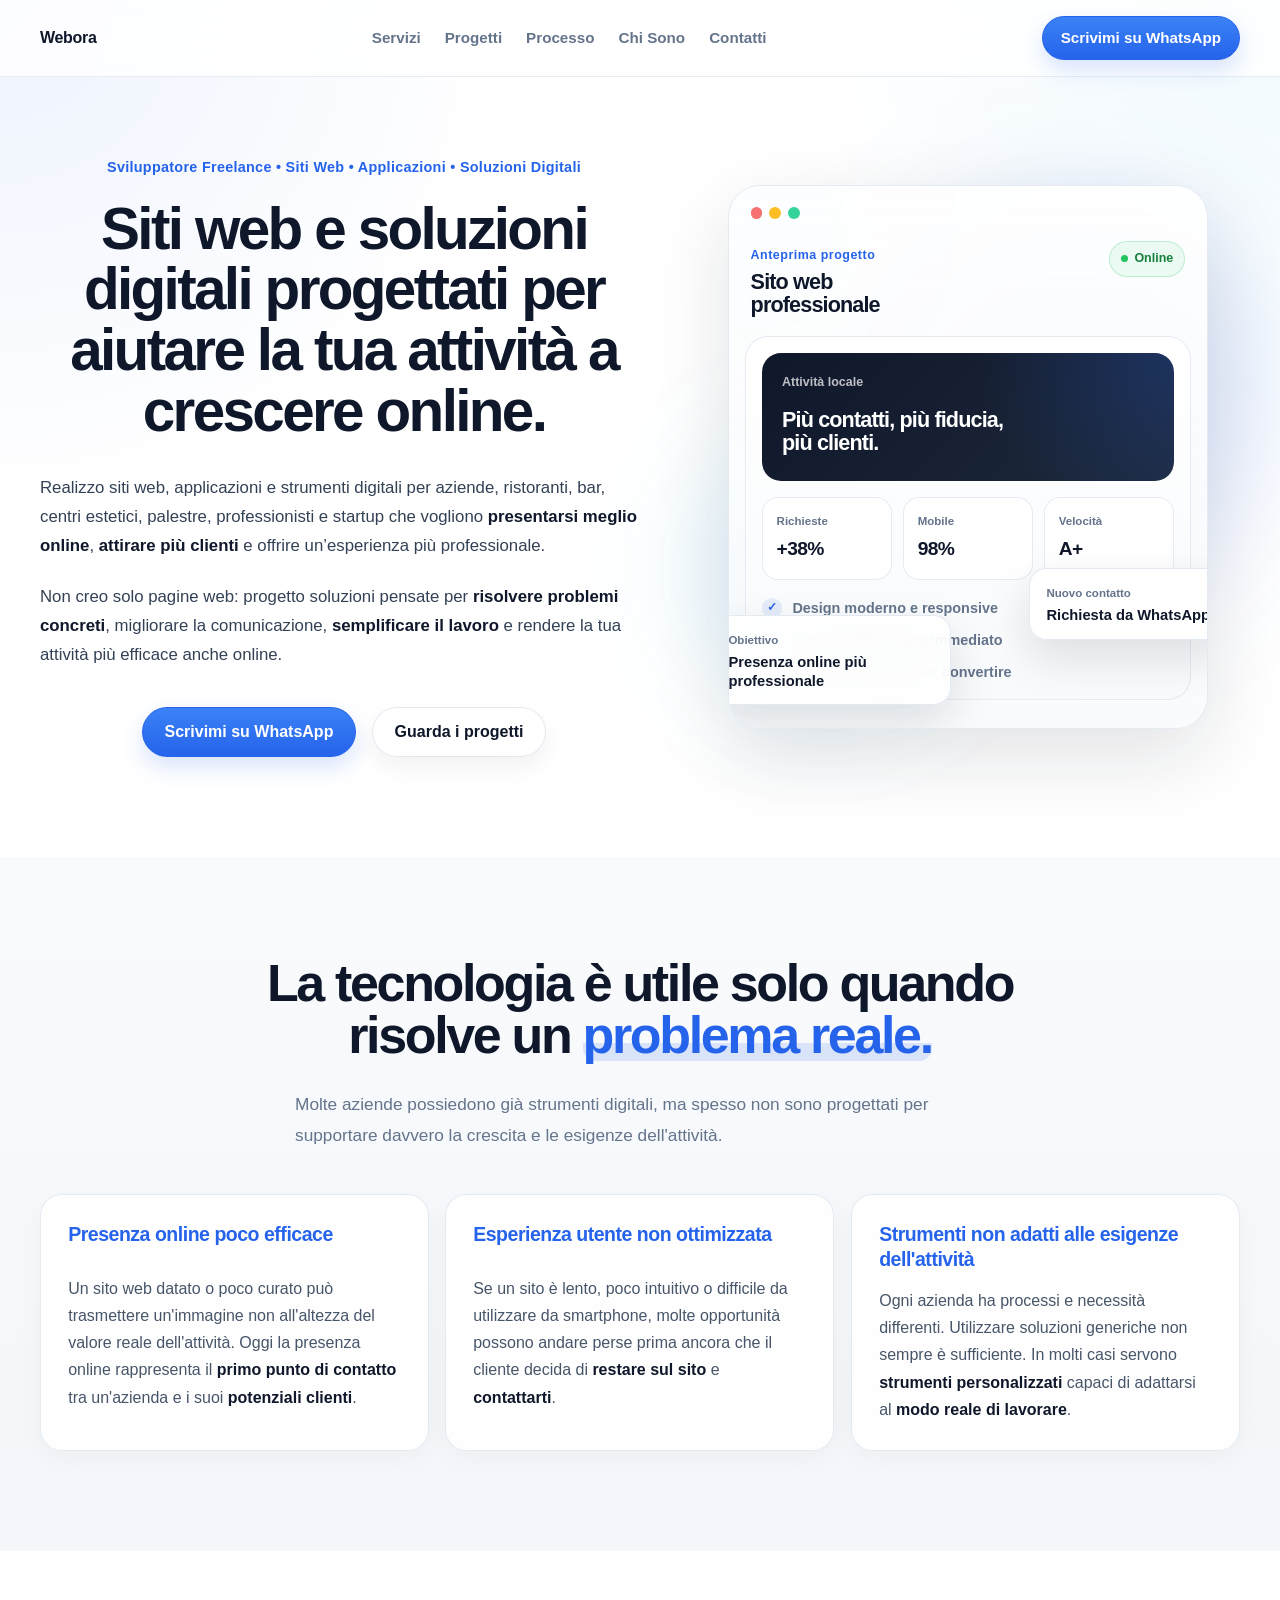
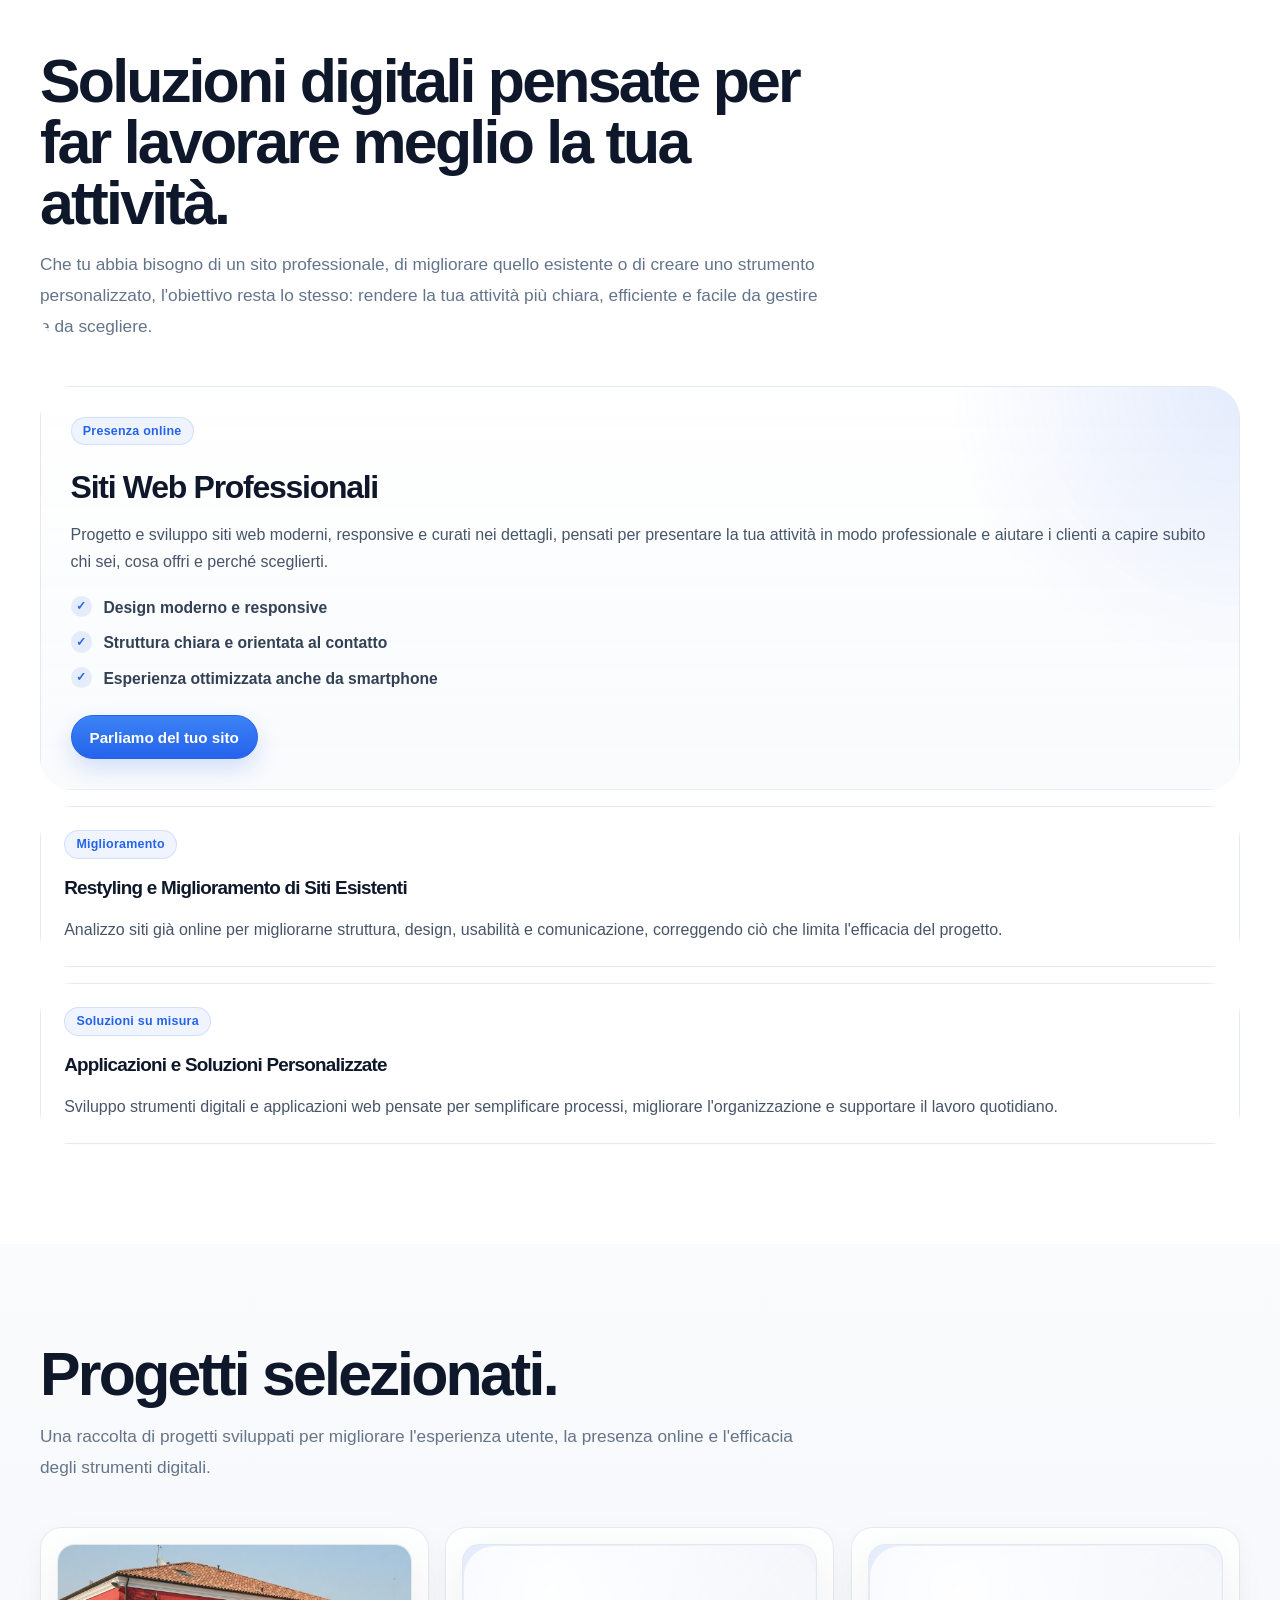
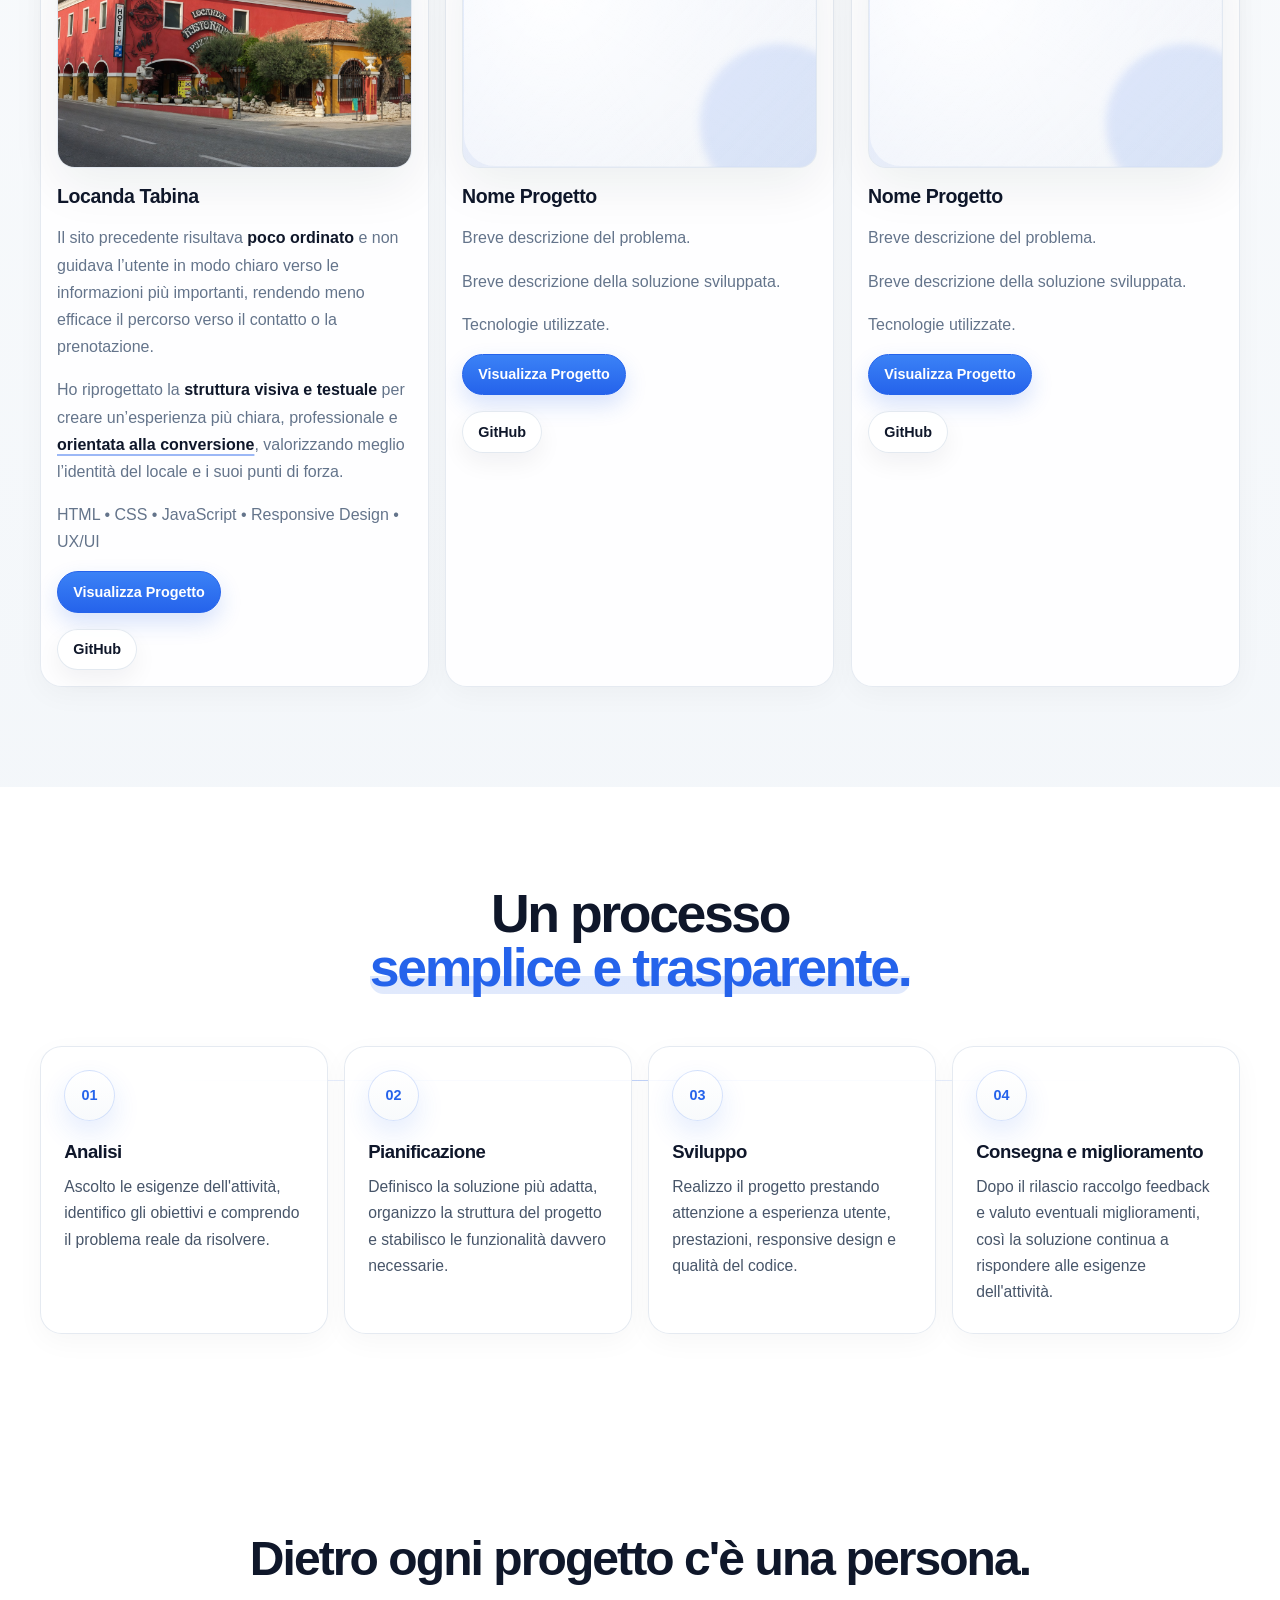
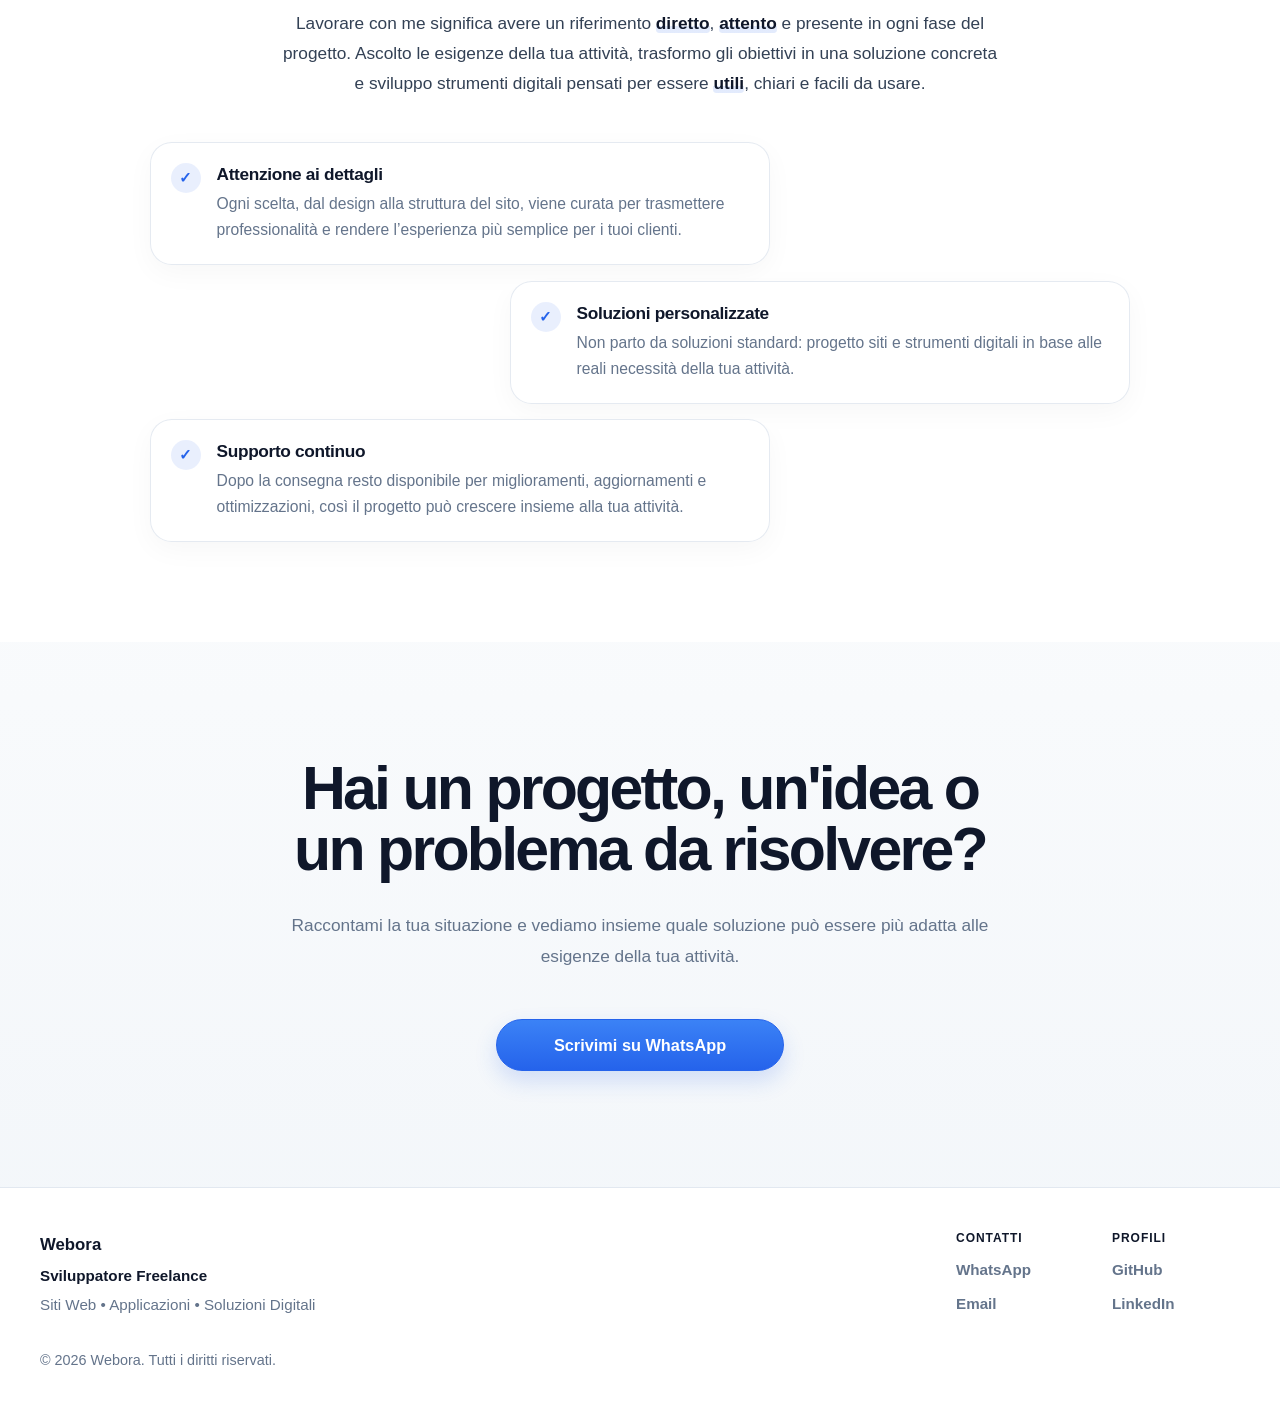
==== commit e1abbc01: "Aggiorna sito Webora con caso studio Locanda Tabin" ====
--- a/index.html
+++ b/index.html
@@ -284,14 +284,46 @@
         </div>
         <div class="projects__grid">
           <article class="project-card reveal project-reveal project-reveal--one">
-            <div class="image-placeholder"></div>
-            <h3 class="text-placeholder">Nome Progetto</h3>
-            <p class="text-placeholder">Breve descrizione del problema.</p>
-            <p class="text-placeholder">Breve descrizione della soluzione sviluppata.</p>
-            <p class="text-placeholder">Tecnologie utilizzate.</p>
-            <a href="#" class="project-card__button">Visualizza Progetto</a>
-            <a href="#" class="project-card__button">GitHub</a>
-          </article>
+            <div class="project-card__media">
+  <img
+    src="IMMAGINI/tabina.jpg"
+    alt="Anteprima del progetto Locanda Tabina"
+    class="project-card__image"
+  >
+  </div>
+
+  <h3 class="text-placeholder">Locanda Tabina</h3>
+
+  <p class="text-placeholder">
+  Il sito precedente risultava <strong>poco ordinato</strong> e non guidava l’utente
+  in modo chiaro verso le informazioni più importanti, rendendo meno efficace
+  il percorso verso il contatto o la prenotazione.
+</p>
+
+<p class="text-placeholder">
+  Ho riprogettato la <strong>struttura visiva e testuale</strong> per creare
+  un’esperienza più chiara, professionale e
+  <span class="project-card__underline">orientata alla conversione</span>,
+  valorizzando meglio l’identità del locale e i suoi punti di forza.
+</p>
+
+<p class="text-placeholder">
+  HTML • CSS • JavaScript • Responsive Design • UX/UI
+</p>
+
+  <a href="locanda-tabina.html" class="project-card__button">
+    Visualizza Progetto
+  </a>
+
+  <a
+    href="https://github.com/Capital-flowyield/locanda-tabina-website"
+    class="project-card__button"
+    target="_blank"
+    rel="noopener noreferrer"
+  >
+    GitHub
+  </a>
+</article>
           <article class="project-card reveal project-reveal project-reveal--two">
             <div class="image-placeholder"></div>
             <h3 class="text-placeholder">Nome Progetto</h3>
--- a/style.css
+++ b/style.css
@@ -981,10 +981,42 @@
   border-radius: 1.1rem;
 }
 
+.project-card__media {
+  width: 100%;
+  height: 14rem;
+  overflow: hidden;
+  border: 1px solid rgba(226, 232, 240, 0.9);
+  border-radius: 1.1rem;
+  background: var(--color-surface);
+  box-shadow: var(--shadow-soft);
+}
+
+.project-card__image {
+  display: block;
+  width: 100%;
+  height: 100%;
+  object-fit: cover;
+  object-position: center top;
+}
+
 .project-card__button {
   min-height: 2.5rem;
   padding-inline: 0.95rem;
   font-size: 0.9rem;
+}
+
+.project-card strong {
+  color: var(--color-text);
+  font-weight: 820;
+}
+
+.project-card__underline {
+  color: var(--color-text);
+  font-weight: 700;
+  text-decoration: underline;
+  text-decoration-color: rgba(37, 99, 235, 0.45);
+  text-decoration-thickness: 2px;
+  text-underline-offset: 4px;
 }
 
 
@@ -2027,7 +2059,850 @@
 }
 
 /* =========================
-   21. Accessibilità
+   21. Pagina caso studio
+========================= */
+
+.case-header__container,
+.case-hero__container,
+.case-comparison__container,
+.case-problem__container,
+.case-improvements__container,
+.case-result__container,
+.case-final-cta__container {
+  width: min(100% - 2rem, var(--container-width));
+  margin-inline: auto;
+}
+
+/* Header pagina progetto */
+
+.case-header {
+  position: sticky;
+  top: 0;
+  z-index: 10;
+  border-bottom: 1px solid rgba(226, 232, 240, 0.8);
+  background: rgba(255, 255, 255, 0.82);
+  backdrop-filter: blur(20px);
+  -webkit-backdrop-filter: blur(20px);
+}
+
+.case-header__container {
+  display: flex;
+  align-items: center;
+  justify-content: space-between;
+  min-height: 4.75rem;
+  gap: 1rem;
+}
+
+.case-header__logo {
+  color: var(--color-text);
+  font-size: 1rem;
+  font-weight: 800;
+  letter-spacing: -0.02em;
+}
+
+.case-header__back {
+  display: inline-flex;
+  align-items: center;
+  justify-content: center;
+  min-height: 2.65rem;
+  padding: 0.75rem 1rem;
+  border: 1px solid rgba(226, 232, 240, 0.95);
+  border-radius: 999px;
+  background: rgba(255, 255, 255, 0.86);
+  color: var(--color-text);
+  font-size: 0.92rem;
+  font-weight: 700;
+  box-shadow: 0 10px 25px rgba(15, 23, 42, 0.055);
+  transition:
+    transform var(--transition-fast),
+    box-shadow var(--transition-fast),
+    border-color var(--transition-fast);
+}
+
+.case-header__back:hover {
+  transform: translateY(-2px);
+  border-color: rgba(37, 99, 235, 0.28);
+  box-shadow: 0 16px 35px rgba(15, 23, 42, 0.09);
+}
+
+/* Bottoni caso studio */
+
+.case-button {
+  display: inline-flex;
+  align-items: center;
+  justify-content: center;
+  min-height: 3.1rem;
+  padding: 0.95rem 1.35rem;
+  border: 1px solid var(--color-primary);
+  border-radius: 999px;
+  background: linear-gradient(180deg, #3b82f6, var(--color-primary));
+  color: #ffffff;
+  font-size: 1rem;
+  font-weight: 750;
+  line-height: 1;
+  box-shadow: 0 12px 26px rgba(37, 99, 235, 0.2);
+  transition:
+    transform var(--transition-fast),
+    box-shadow var(--transition-fast),
+    border-color var(--transition-fast),
+    background-color var(--transition-fast);
+}
+
+.case-button:hover {
+  transform: translateY(-2px);
+  border-color: var(--color-primary-hover);
+  background: linear-gradient(180deg, #2563eb, var(--color-primary-hover));
+  box-shadow: 0 18px 36px rgba(37, 99, 235, 0.25);
+}
+
+.case-button--secondary {
+  border-color: rgba(226, 232, 240, 0.95);
+  background: rgba(255, 255, 255, 0.88);
+  color: var(--color-text);
+  box-shadow: 0 10px 25px rgba(15, 23, 42, 0.055);
+}
+
+.case-button--secondary:hover {
+  border-color: rgba(203, 213, 225, 1);
+  background: #ffffff;
+  box-shadow: 0 16px 35px rgba(15, 23, 42, 0.09);
+}
+
+/* Hero caso studio */
+
+.case-hero {
+  position: relative;
+  overflow: hidden;
+  padding-block: 6.5rem 5.5rem;
+}
+
+.case-hero::before {
+  content: "";
+  position: absolute;
+  inset: -6rem auto auto 50%;
+  width: 34rem;
+  height: 34rem;
+  z-index: -1;
+  border-radius: 999px;
+  background: rgba(37, 99, 235, 0.1);
+  filter: blur(80px);
+  transform: translateX(-50%);
+}
+
+.case-hero__container {
+  display: grid;
+  justify-items: center;
+  gap: 1.35rem;
+  max-width: 980px;
+  text-align: center;
+}
+
+.case-hero__eyebrow,
+.case-section-header span,
+.case-result__content span {
+  display: inline-flex;
+  width: fit-content;
+  padding: 0.5rem 0.78rem;
+  border: 1px solid rgba(37, 99, 235, 0.14);
+  border-radius: 999px;
+  background: rgba(37, 99, 235, 0.07);
+  color: var(--color-primary);
+  font-size: 0.78rem;
+  font-weight: 850;
+  line-height: 1;
+  letter-spacing: 0.03em;
+}
+
+.case-hero h1 {
+  max-width: 960px;
+  color: var(--color-text);
+  font-size: clamp(2.35rem, 5.5vw, 4.4rem);
+  font-weight: 880;
+  line-height: 0.98;
+  letter-spacing: -0.055em;
+}
+
+.case-hero p {
+  max-width: 760px;
+  color: #334155;
+  font-size: clamp(1rem, 1.5vw, 1.12rem);
+  line-height: 1.78;
+}
+
+.case-hero__actions {
+  display: flex;
+  flex-wrap: wrap;
+  justify-content: center;
+  gap: 1rem;
+  margin-top: 1rem;
+}
+
+/* Header interni */
+
+.case-section-header {
+  display: grid;
+  justify-items: center;
+  gap: 1rem;
+  max-width: 820px;
+  margin-inline: auto;
+  margin-bottom: 2.75rem;
+  text-align: center;
+}
+
+.case-section-header h2,
+.case-result__content h2,
+.case-final-cta h2 {
+  color: var(--color-text);
+  font-size: clamp(2rem, 4.2vw, 3.35rem);
+  font-weight: 860;
+  line-height: 1;
+  letter-spacing: -0.045em;
+}
+
+.case-section-header p,
+.case-result__content p,
+.case-final-cta p {
+  color: var(--color-muted);
+  font-size: 1.05rem;
+  line-height: 1.78;
+}
+
+/* Sezioni base */
+
+.case-comparison,
+.case-problem,
+.case-improvements,
+.case-result,
+.case-final-cta {
+  padding-block: 5.75rem;
+}
+
+.case-comparison,
+.case-result {
+  background:
+    linear-gradient(180deg, rgba(248, 250, 252, 0.92), rgba(241, 245, 249, 0.82));
+}
+
+/* Prima / Dopo */
+
+.case-comparison__grid {
+  display: grid;
+  gap: 1rem;
+}
+
+.case-media-card {
+  display: grid;
+  gap: 1rem;
+  padding: 1rem;
+  border: 1px solid rgba(226, 232, 240, 0.88);
+  border-radius: var(--radius);
+  background: rgba(255, 255, 255, 0.86);
+  box-shadow: 0 8px 28px rgba(15, 23, 42, 0.035);
+  transition:
+    transform var(--transition-base),
+    box-shadow var(--transition-base),
+    border-color var(--transition-base);
+}
+
+.case-media-card:hover {
+  transform: translateY(-4px);
+  border-color: rgba(37, 99, 235, 0.28);
+  box-shadow: var(--shadow-hover);
+}
+
+.case-media-card--featured {
+  background:
+    radial-gradient(circle at top right, rgba(37, 99, 235, 0.1), transparent 18rem),
+    rgba(255, 255, 255, 0.94);
+}
+
+.case-media-card__label {
+  display: inline-flex;
+  width: fit-content;
+  padding: 0.45rem 0.72rem;
+  border-radius: 999px;
+  background: rgba(15, 23, 42, 0.06);
+  color: var(--color-text);
+  font-size: 0.78rem;
+  font-weight: 850;
+}
+
+.case-media-card--featured .case-media-card__label {
+  background: rgba(37, 99, 235, 0.1);
+  color: var(--color-primary);
+}
+
+.case-media-card__image,
+.case-media-card__video {
+  display: block;
+  width: 100%;
+  aspect-ratio: 16 / 10;
+  object-fit: cover;
+  object-position: center top;
+  overflow: hidden;
+  border: 1px solid rgba(226, 232, 240, 0.9);
+  border-radius: 1.1rem;
+  background: var(--color-surface);
+  box-shadow: var(--shadow-soft);
+}
+
+.case-media-card p {
+  color: var(--color-muted);
+  font-size: 0.98rem;
+  line-height: 1.68;
+}
+
+/* Problema */
+
+.case-text-block {
+  display: grid;
+  gap: 1rem;
+  max-width: 860px;
+  margin-inline: auto;
+  padding: 1.5rem;
+  border: 1px solid rgba(226, 232, 240, 0.88);
+  border-radius: var(--radius);
+  background: rgba(255, 255, 255, 0.86);
+  box-shadow: 0 8px 28px rgba(15, 23, 42, 0.035);
+}
+
+.case-text-block p {
+  color: #334155;
+  font-size: 1.04rem;
+  line-height: 1.78;
+}
+
+/* Miglioramenti */
+
+.case-improvements__grid {
+  display: grid;
+  gap: 1rem;
+}
+
+.case-improvement-card {
+  position: relative;
+  overflow: hidden;
+  display: grid;
+  align-content: start;
+  gap: 0.85rem;
+  min-height: 14rem;
+  padding: 1.45rem;
+  border: 1px solid rgba(226, 232, 240, 0.88);
+  border-radius: var(--radius);
+  background: rgba(255, 255, 255, 0.86);
+  box-shadow: 0 8px 28px rgba(15, 23, 42, 0.035);
+  transition:
+    transform var(--transition-base),
+    box-shadow var(--transition-base),
+    border-color var(--transition-base);
+}
+
+.case-improvement-card::before {
+  content: "";
+  position: absolute;
+  inset: 0;
+  background:
+    radial-gradient(circle at top right, rgba(37, 99, 235, 0.08), transparent 13rem);
+  opacity: 0;
+  transition: opacity var(--transition-base);
+  pointer-events: none;
+}
+
+.case-improvement-card:hover {
+  transform: translateY(-4px);
+  border-color: rgba(37, 99, 235, 0.28);
+  box-shadow: var(--shadow-hover);
+}
+
+.case-improvement-card:hover::before {
+  opacity: 1;
+}
+
+.case-improvement-card h3 {
+  position: relative;
+  color: var(--color-text);
+  font-size: 1.18rem;
+  font-weight: 830;
+  line-height: 1.2;
+  letter-spacing: -0.025em;
+}
+
+.case-improvement-card p {
+  position: relative;
+  color: var(--color-muted);
+  font-size: 0.98rem;
+  line-height: 1.68;
+}
+
+/* Risultato */
+
+.case-result__container {
+  display: grid;
+  justify-items: center;
+}
+
+.case-result__content {
+  display: grid;
+  justify-items: center;
+  gap: 1.2rem;
+  max-width: 920px;
+  text-align: center;
+}
+
+.case-result__content h2 {
+  max-width: 880px;
+}
+
+.case-result__content p {
+  max-width: 760px;
+}
+
+/* CTA finale */
+
+.case-final-cta__container {
+  display: grid;
+  justify-items: center;
+  gap: 1.35rem;
+  max-width: 900px;
+  text-align: center;
+}
+
+.case-final-cta p {
+  max-width: 680px;
+}
+
+/* Responsive caso studio */
+
+@media (min-width: 720px) {
+  .case-comparison__grid {
+    grid-template-columns: repeat(2, minmax(0, 1fr));
+  }
+
+  .case-improvements__grid {
+    grid-template-columns: repeat(2, minmax(0, 1fr));
+  }
+}
+
+@media (min-width: 960px) {
+  .case-improvements__grid {
+    grid-template-columns: repeat(4, minmax(0, 1fr));
+  }
+}
+
+@media (max-width: 719px) {
+  .case-header__container {
+    min-height: 4.25rem;
+  }
+
+  .case-header__back {
+    min-height: 2.45rem;
+    padding-inline: 0.85rem;
+    font-size: 0.85rem;
+  }
+
+  .case-hero {
+    padding-block: 4.25rem 4rem;
+  }
+
+  .case-hero h1 {
+    font-size: clamp(2.15rem, 10vw, 3rem);
+    line-height: 1.04;
+  }
+
+  .case-hero p,
+  .case-section-header p,
+  .case-result__content p,
+  .case-final-cta p,
+  .case-text-block p {
+    font-size: 0.96rem;
+    line-height: 1.68;
+  }
+
+  .case-hero__actions {
+    width: 100%;
+  }
+
+  .case-button {
+    width: 100%;
+    min-height: 3.05rem;
+  }
+
+  .case-comparison,
+  .case-problem,
+  .case-improvements,
+  .case-result,
+  .case-final-cta {
+    padding-block: 4.25rem;
+  }
+
+  .case-section-header {
+    justify-items: start;
+    text-align: left;
+    margin-bottom: 2rem;
+  }
+
+  .case-section-header h2,
+  .case-result__content h2,
+  .case-final-cta h2 {
+    font-size: clamp(1.9rem, 8vw, 2.55rem);
+    line-height: 1.05;
+  }
+
+  .case-media-card,
+  .case-text-block,
+  .case-improvement-card {
+    border-radius: 1.1rem;
+  }
+
+  .case-media-card__image,
+  .case-media-card__video {
+  display: block;
+  width: 100%;
+  aspect-ratio: 16 / 10;
+  object-fit: cover;
+  object-position: center top;
+  overflow: hidden;
+  border: 1px solid rgba(226, 232, 240, 0.9);
+  border-radius: 1.1rem;
+  background: var(--color-surface);
+  box-shadow: var(--shadow-soft);
+  }
+
+  .case-result__content {
+    justify-items: start;
+    text-align: left;
+  }
+
+  .case-final-cta__container {
+    text-align: center;
+  }
+}
+
+/* Variante compatta hero caso studio */
+
+.case-hero--compact {
+  padding-block: 5.75rem 2.25rem;
+}
+
+.case-comparison--attached {
+  padding-top: 3rem;
+}
+
+/* Racconto unico del progetto */
+
+.case-story {
+  padding-block: 5.75rem;
+  background: #ffffff;
+}
+
+.case-story__container {
+  width: min(100% - 2rem, var(--container-width));
+  margin-inline: auto;
+}
+
+.case-story__header {
+  display: grid;
+  justify-items: center;
+  gap: 1rem;
+  max-width: 860px;
+  margin-inline: auto;
+  margin-bottom: 2.75rem;
+  text-align: center;
+}
+
+.case-story__header span,
+.case-story__label,
+.case-story__result span {
+  display: inline-flex;
+  width: fit-content;
+  padding: 0.5rem 0.78rem;
+  border: 1px solid rgba(37, 99, 235, 0.14);
+  border-radius: 999px;
+  background: rgba(37, 99, 235, 0.07);
+  color: var(--color-primary);
+  font-size: 0.78rem;
+  font-weight: 850;
+  line-height: 1;
+  letter-spacing: 0.03em;
+}
+
+.case-story__header h2 {
+  color: var(--color-text);
+  font-size: clamp(2rem, 4.2vw, 3.35rem);
+  font-weight: 860;
+  line-height: 1;
+  letter-spacing: -0.045em;
+}
+
+.case-story__header p {
+  color: var(--color-muted);
+  font-size: 1.05rem;
+  line-height: 1.78;
+}
+
+.case-story__layout {
+  display: grid;
+  gap: 1rem;
+  align-items: stretch;
+}
+
+.case-story__main {
+  display: grid;
+  align-content: start;
+  gap: 1.05rem;
+  padding: 1.65rem;
+  border: 1px solid rgba(226, 232, 240, 0.88);
+  border-radius: var(--radius);
+  background:
+    radial-gradient(circle at top right, rgba(37, 99, 235, 0.08), transparent 18rem),
+    rgba(255, 255, 255, 0.92);
+  box-shadow: 0 8px 28px rgba(15, 23, 42, 0.035);
+}
+
+.case-story__main h3 {
+  max-width: 680px;
+  color: var(--color-text);
+  font-size: clamp(1.55rem, 3vw, 2.35rem);
+  font-weight: 850;
+  line-height: 1.08;
+  letter-spacing: -0.04em;
+}
+
+.case-story__main p {
+  color: #334155;
+  font-size: 1rem;
+  line-height: 1.75;
+}
+
+.case-story__side {
+  display: grid;
+  gap: 1rem;
+}
+
+.case-story__card {
+  position: relative;
+  overflow: hidden;
+  display: grid;
+  gap: 0.75rem;
+  padding: 1.35rem;
+  border: 1px solid rgba(226, 232, 240, 0.88);
+  border-radius: var(--radius);
+  background: rgba(255, 255, 255, 0.86);
+  box-shadow: 0 8px 28px rgba(15, 23, 42, 0.035);
+  transition:
+    transform var(--transition-base),
+    box-shadow var(--transition-base),
+    border-color var(--transition-base);
+}
+
+.case-story__card:hover {
+  transform: translateY(-4px);
+  border-color: rgba(37, 99, 235, 0.28);
+  box-shadow: var(--shadow-hover);
+}
+
+.case-story__card span {
+  display: inline-flex;
+  align-items: center;
+  justify-content: center;
+  width: 2.55rem;
+  height: 2.55rem;
+  border: 1px solid rgba(37, 99, 235, 0.18);
+  border-radius: 999px;
+  background: rgba(37, 99, 235, 0.08);
+  color: var(--color-primary);
+  font-size: 0.82rem;
+  font-weight: 850;
+}
+
+.case-story__card h3 {
+  color: var(--color-text);
+  font-size: 1.1rem;
+  font-weight: 830;
+  line-height: 1.22;
+  letter-spacing: -0.025em;
+}
+
+.case-story__card p {
+  color: var(--color-muted);
+  font-size: 0.96rem;
+  line-height: 1.66;
+}
+
+.case-story__result {
+  display: grid;
+  justify-items: center;
+  gap: 1rem;
+  max-width: 940px;
+  margin: 1rem auto 0;
+  padding: 1.75rem;
+  border: 1px solid rgba(37, 99, 235, 0.16);
+  border-radius: var(--radius-lg);
+  background:
+    radial-gradient(circle at top right, rgba(37, 99, 235, 0.12), transparent 20rem),
+    linear-gradient(180deg, rgba(255, 255, 255, 0.96), rgba(248, 250, 252, 0.92));
+  box-shadow: var(--shadow-soft);
+  text-align: center;
+}
+
+.case-story__result h3 {
+  max-width: 820px;
+  color: var(--color-text);
+  font-size: clamp(1.55rem, 3.2vw, 2.65rem);
+  font-weight: 860;
+  line-height: 1.05;
+  letter-spacing: -0.045em;
+}
+
+.case-story__result p {
+  max-width: 720px;
+  color: var(--color-muted);
+  font-size: 1.02rem;
+  line-height: 1.75;
+}
+
+@media (min-width: 900px) {
+  .case-story__layout {
+    grid-template-columns: minmax(0, 1.05fr) minmax(20rem, 0.75fr);
+  }
+}
+
+@media (max-width: 719px) {
+  .case-hero--compact {
+    padding-block: 4.25rem 2.5rem;
+  }
+
+  .case-comparison--attached {
+    padding-top: 2.5rem;
+  }
+
+  .case-story {
+    padding-block: 4.25rem;
+  }
+
+  .case-story__header {
+    justify-items: start;
+    text-align: left;
+    margin-bottom: 2rem;
+  }
+
+  .case-story__header h2 {
+    font-size: clamp(1.9rem, 8vw, 2.55rem);
+    line-height: 1.05;
+  }
+
+  .case-story__header p,
+  .case-story__main p,
+  .case-story__card p,
+  .case-story__result p {
+    font-size: 0.96rem;
+    line-height: 1.68;
+  }
+
+  .case-story__main,
+  .case-story__card {
+    border-radius: 1.1rem;
+  }
+
+  .case-story__result {
+    justify-items: start;
+    border-radius: 1.25rem;
+    text-align: left;
+  }
+
+  .case-story__result h3 {
+    font-size: clamp(1.45rem, 7vw, 2.1rem);
+    line-height: 1.08;
+  }
+}
+
+.case-comparison--simple {
+  padding-top: 1.5rem;
+}
+
+.case-hero--compact + .case-comparison--simple {
+  margin-top: -1rem;
+}
+
+/* Intro + Prima / Dopo in un'unica sezione */
+
+.case-showcase {
+  position: relative;
+  overflow: hidden;
+  padding-block: 5.75rem;
+  background: #ffffff;
+}
+
+.case-showcase::before {
+  content: "";
+  position: absolute;
+  inset: -6rem auto auto 50%;
+  width: 34rem;
+  height: 34rem;
+  z-index: 0;
+  border-radius: 999px;
+  background: rgba(37, 99, 235, 0.1);
+  filter: blur(80px);
+  transform: translateX(-50%);
+  pointer-events: none;
+}
+
+.case-showcase__container {
+  position: relative;
+  z-index: 1;
+  display: grid;
+  gap: 3rem;
+  width: min(100% - 2rem, var(--container-width));
+  margin-inline: auto;
+}
+
+.case-showcase__header {
+  display: grid;
+  justify-items: center;
+  gap: 1.35rem;
+  max-width: 980px;
+  margin-inline: auto;
+  text-align: center;
+}
+
+.case-showcase__header h1 {
+  max-width: 960px;
+  color: var(--color-text);
+  font-size: clamp(2.35rem, 5.5vw, 4.4rem);
+  font-weight: 880;
+  line-height: 0.98;
+  letter-spacing: -0.055em;
+}
+
+.case-showcase__header p {
+  max-width: 760px;
+  color: #334155;
+  font-size: clamp(1rem, 1.5vw, 1.12rem);
+  line-height: 1.78;
+}
+
+@media (max-width: 719px) {
+  .case-showcase {
+    padding-block: 4.25rem;
+  }
+
+  .case-showcase__container {
+    gap: 2.25rem;
+  }
+
+  .case-showcase__header h1 {
+    font-size: clamp(2.15rem, 10vw, 3rem);
+    line-height: 1.04;
+  }
+
+  .case-showcase__header p {
+    font-size: 0.96rem;
+    line-height: 1.68;
+  }
+}
+
+/* =========================
+   22. Accessibilità
 ========================= */
 
 a:focus-visible,
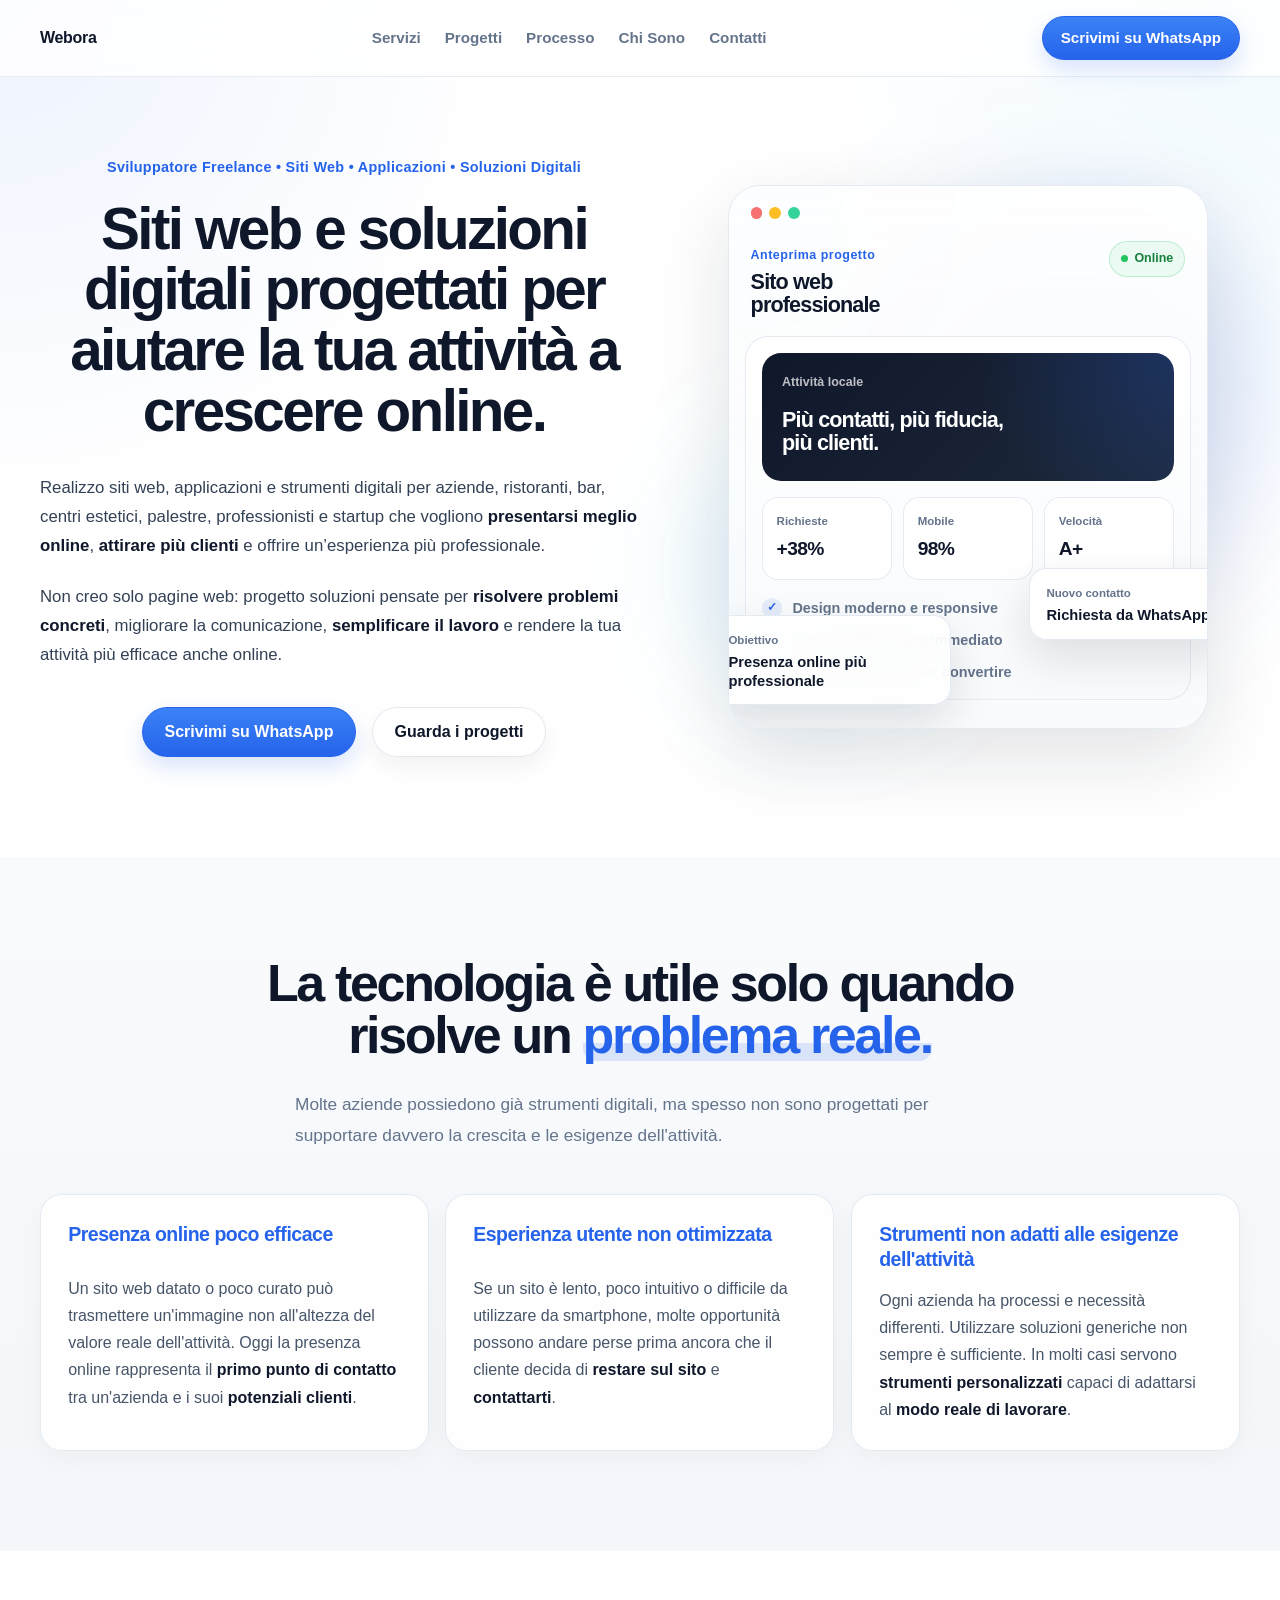
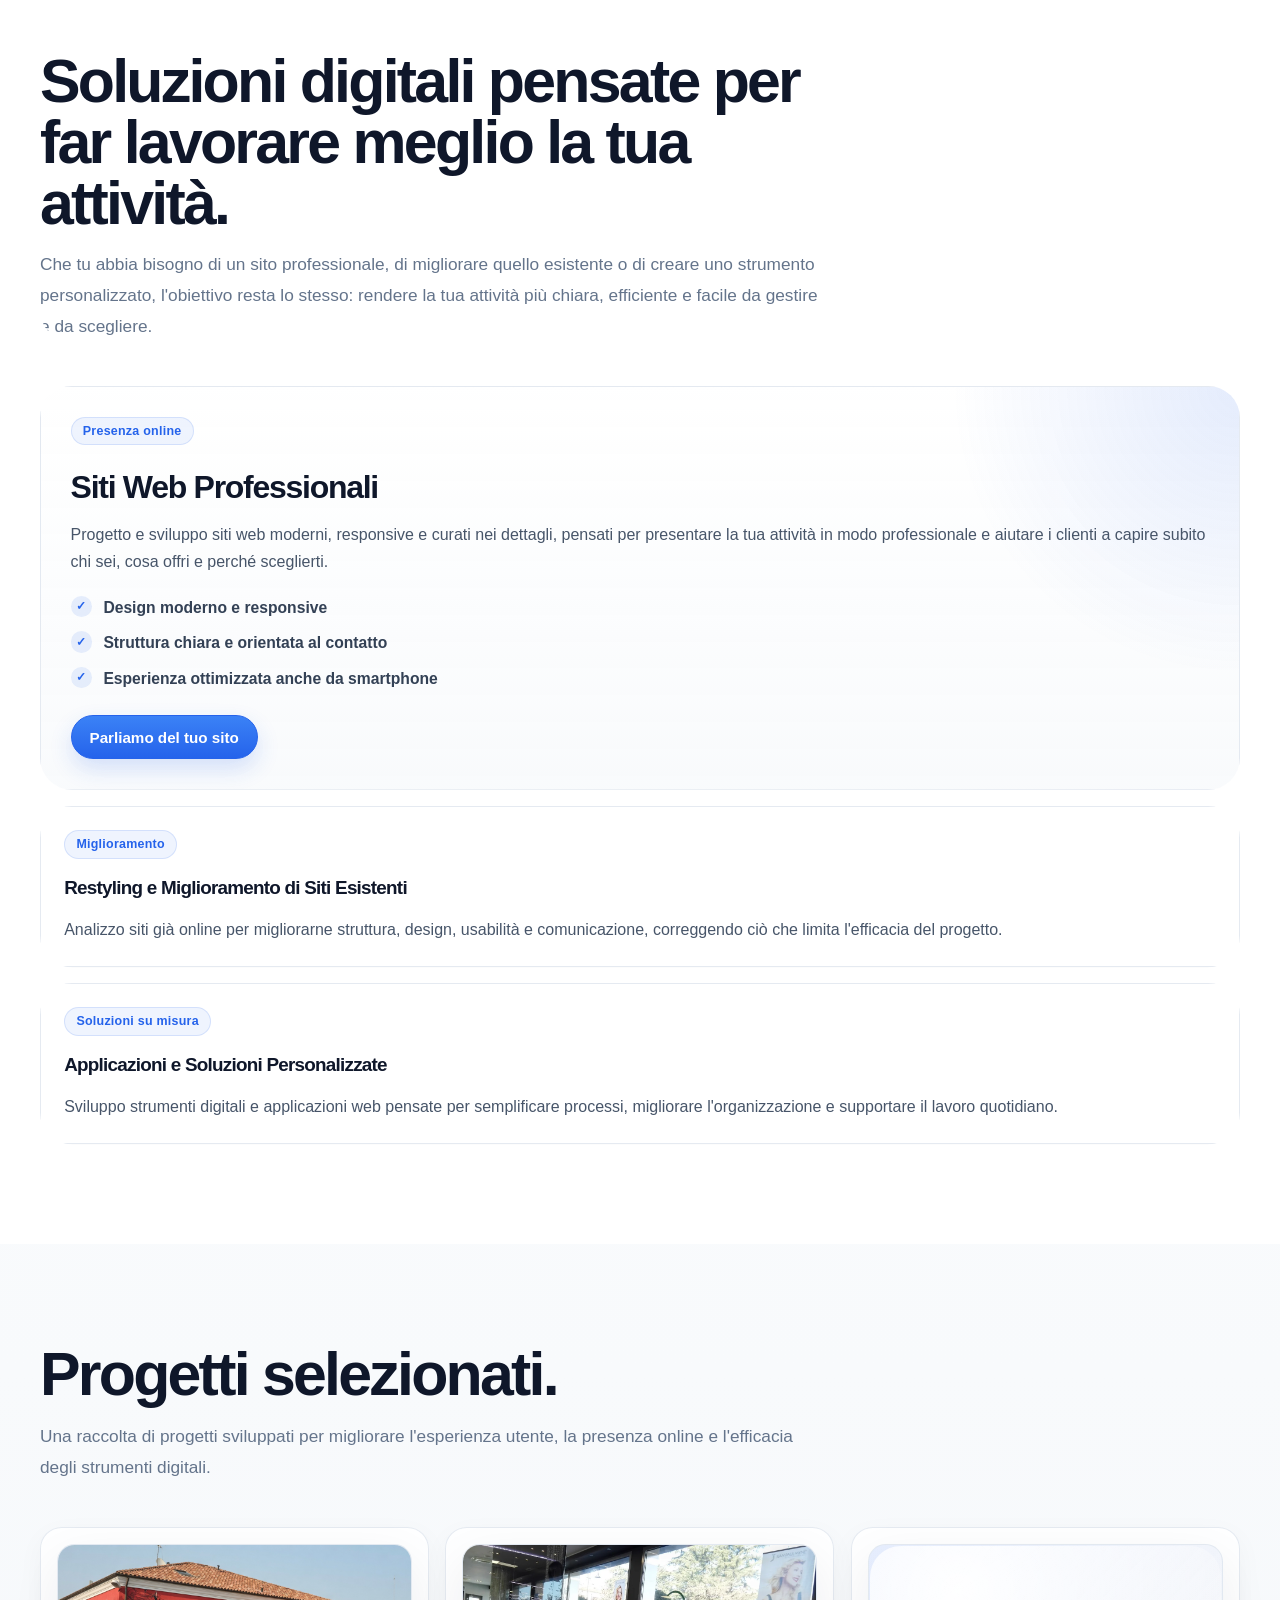
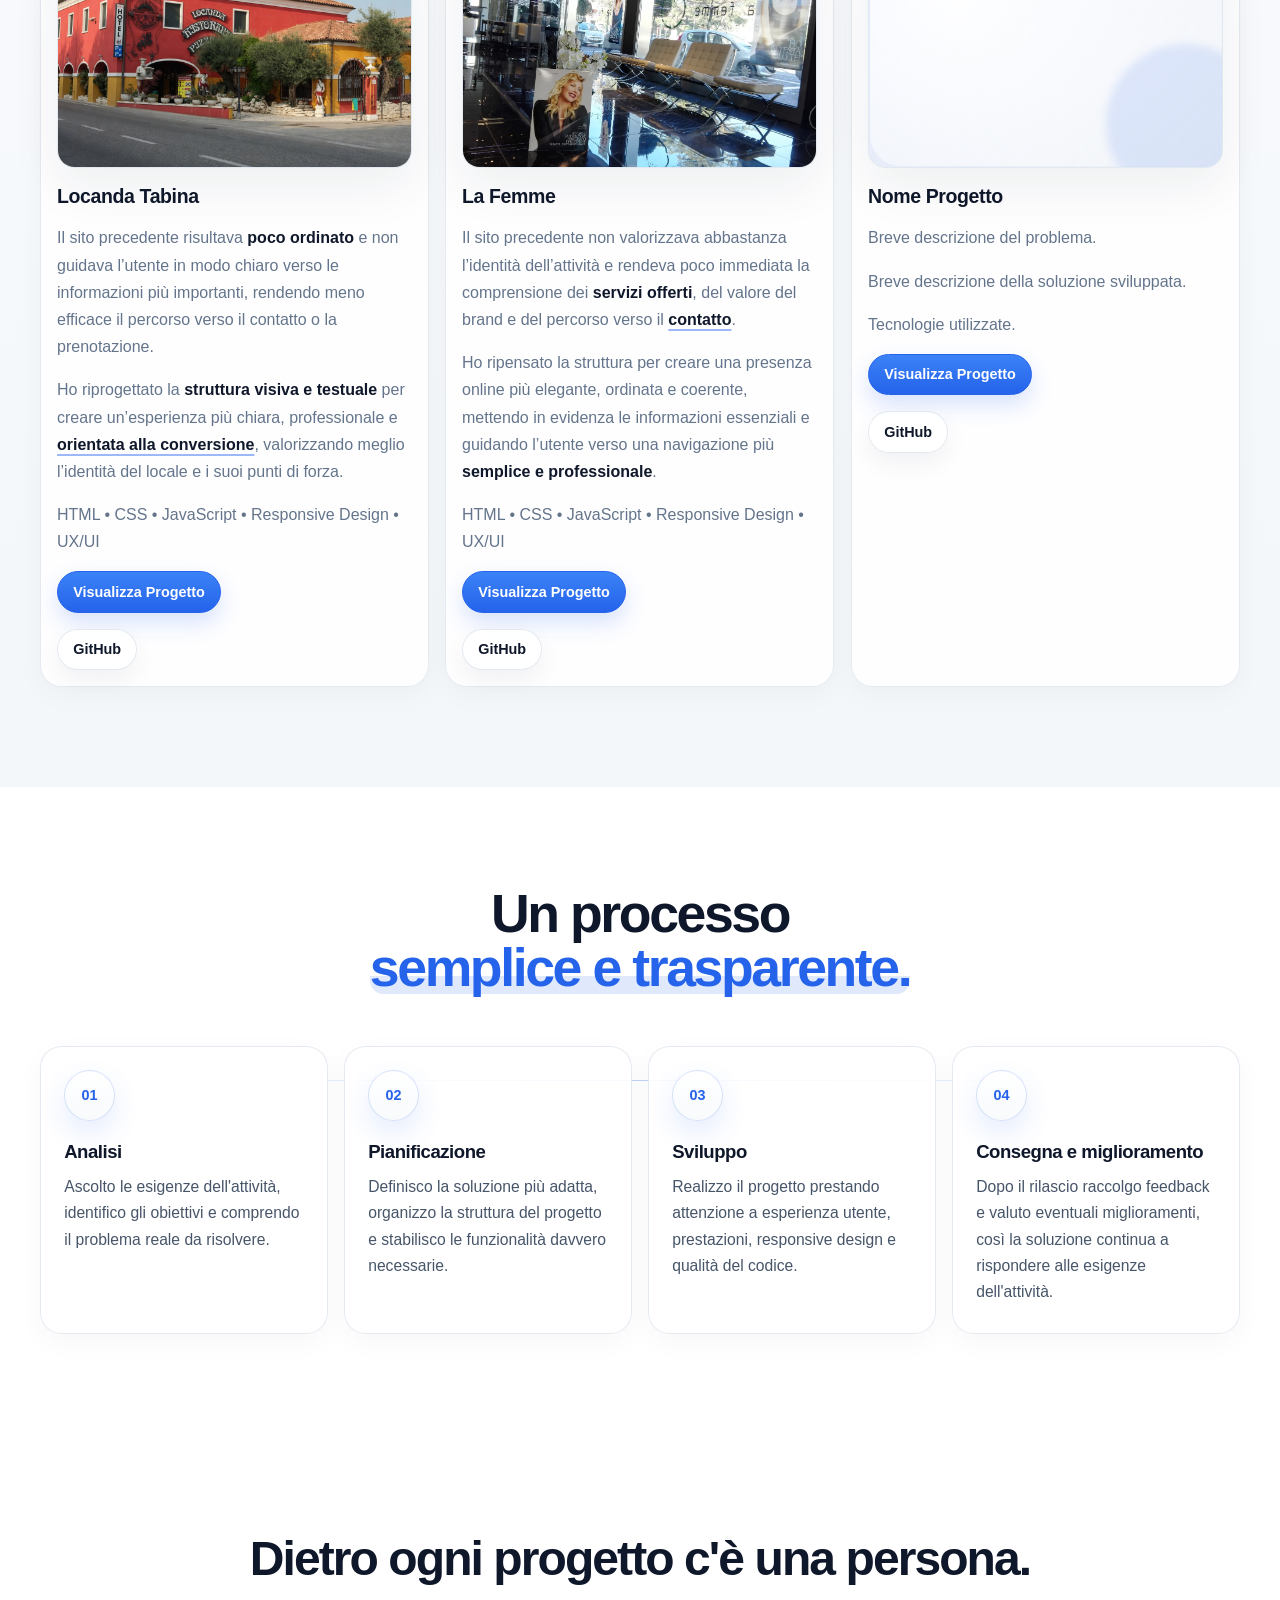
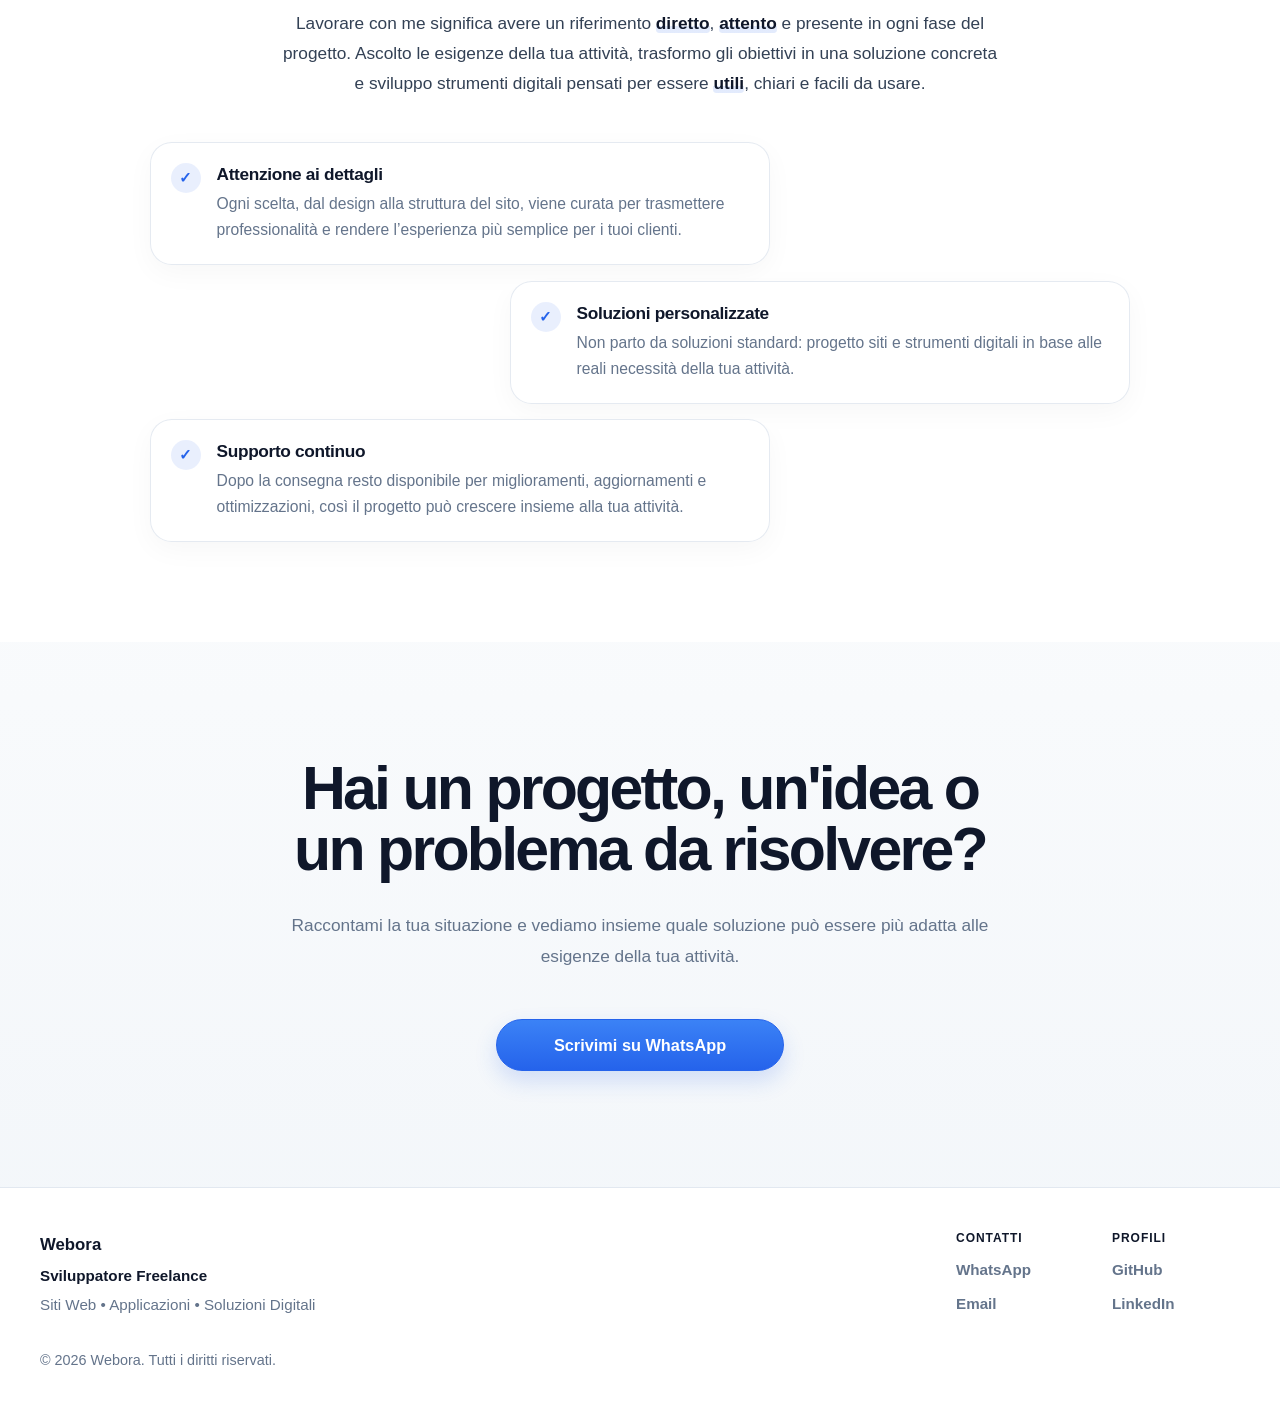
==== commit 1313119c: "seconda card" ====
--- a/index.html
+++ b/index.html
@@ -286,7 +286,7 @@
           <article class="project-card reveal project-reveal project-reveal--one">
             <div class="project-card__media">
   <img
-    src="IMMAGINI/tabina.jpg"
+    src="./IMMAGINI/tabina.jpg"
     alt="Anteprima del progetto Locanda Tabina"
     class="project-card__image"
   >
@@ -324,15 +324,48 @@
     GitHub
   </a>
 </article>
+
+
           <article class="project-card reveal project-reveal project-reveal--two">
-            <div class="image-placeholder"></div>
-            <h3 class="text-placeholder">Nome Progetto</h3>
-            <p class="text-placeholder">Breve descrizione del problema.</p>
-            <p class="text-placeholder">Breve descrizione della soluzione sviluppata.</p>
-            <p class="text-placeholder">Tecnologie utilizzate.</p>
-            <a href="#" class="project-card__button">Visualizza Progetto</a>
-            <a href="#" class="project-card__button">GitHub</a>
-          </article>
+  <div class="project-card__media">
+    <img
+      src="./IMMAGINI/la-femme.png"
+      alt="Anteprima del progetto La Femme"
+      class="project-card__image"
+    >
+  </div>
+
+  <h3 class="text-placeholder">La Femme</h3>
+
+  <p class="text-placeholder">
+    Il sito precedente non valorizzava abbastanza l’identità dell’attività e rendeva
+    poco immediata la comprensione dei <strong>servizi offerti</strong>, del valore
+    del brand e del percorso verso il <span class="project-card__underline">contatto</span>.
+  </p>
+
+  <p class="text-placeholder">
+    Ho ripensato la struttura per creare una presenza online più elegante, ordinata
+    e coerente, mettendo in evidenza le informazioni essenziali e guidando l’utente
+    verso una navigazione più <strong>semplice e professionale</strong>.
+  </p>
+
+  <p class="text-placeholder">
+    HTML • CSS • JavaScript • Responsive Design • UX/UI
+  </p>
+
+  <a href="la-femme.html" class="project-card__button">
+    Visualizza Progetto
+  </a>
+
+  <a
+    href="#"
+    class="project-card__button"
+    target="_blank"
+    rel="noopener noreferrer"
+  >
+    GitHub
+  </a>
+</article>
           <article class="project-card reveal project-reveal project-reveal--three">
             <div class="image-placeholder"></div>
             <h3 class="text-placeholder">Nome Progetto</h3>
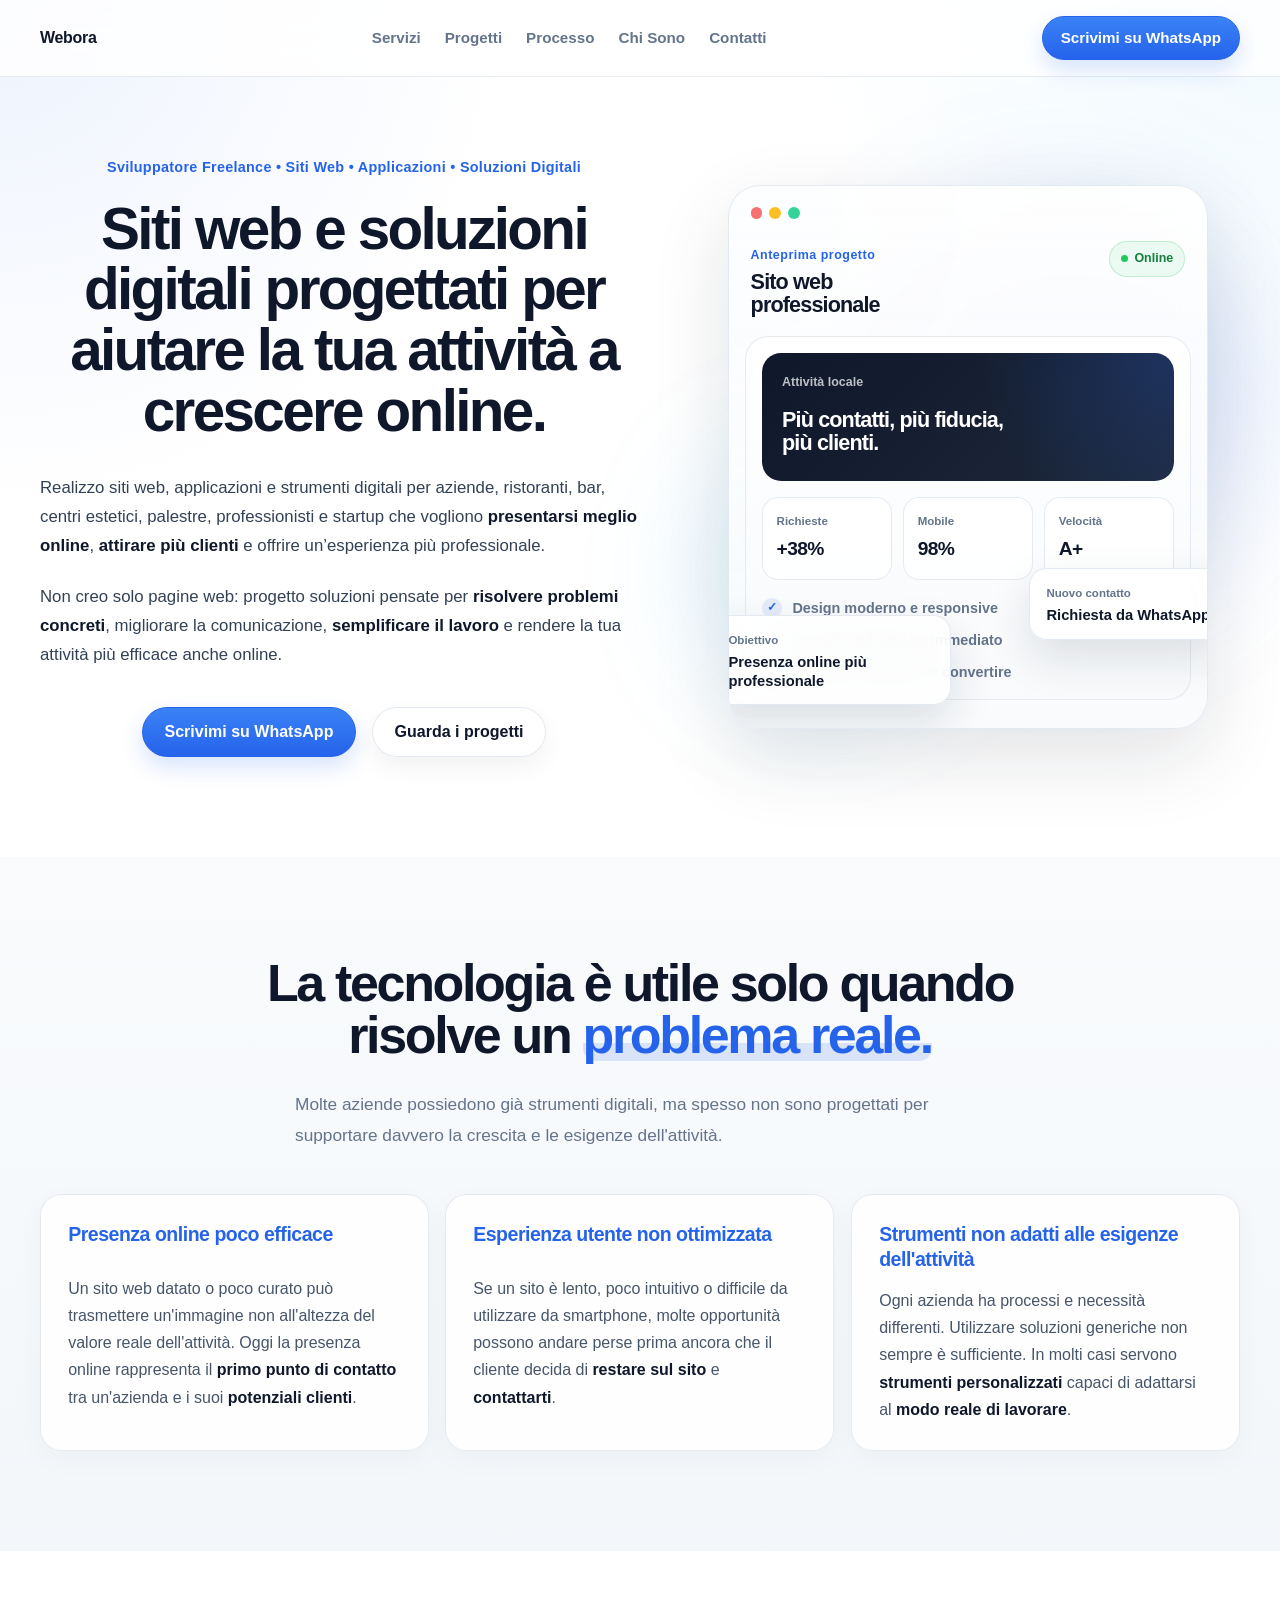
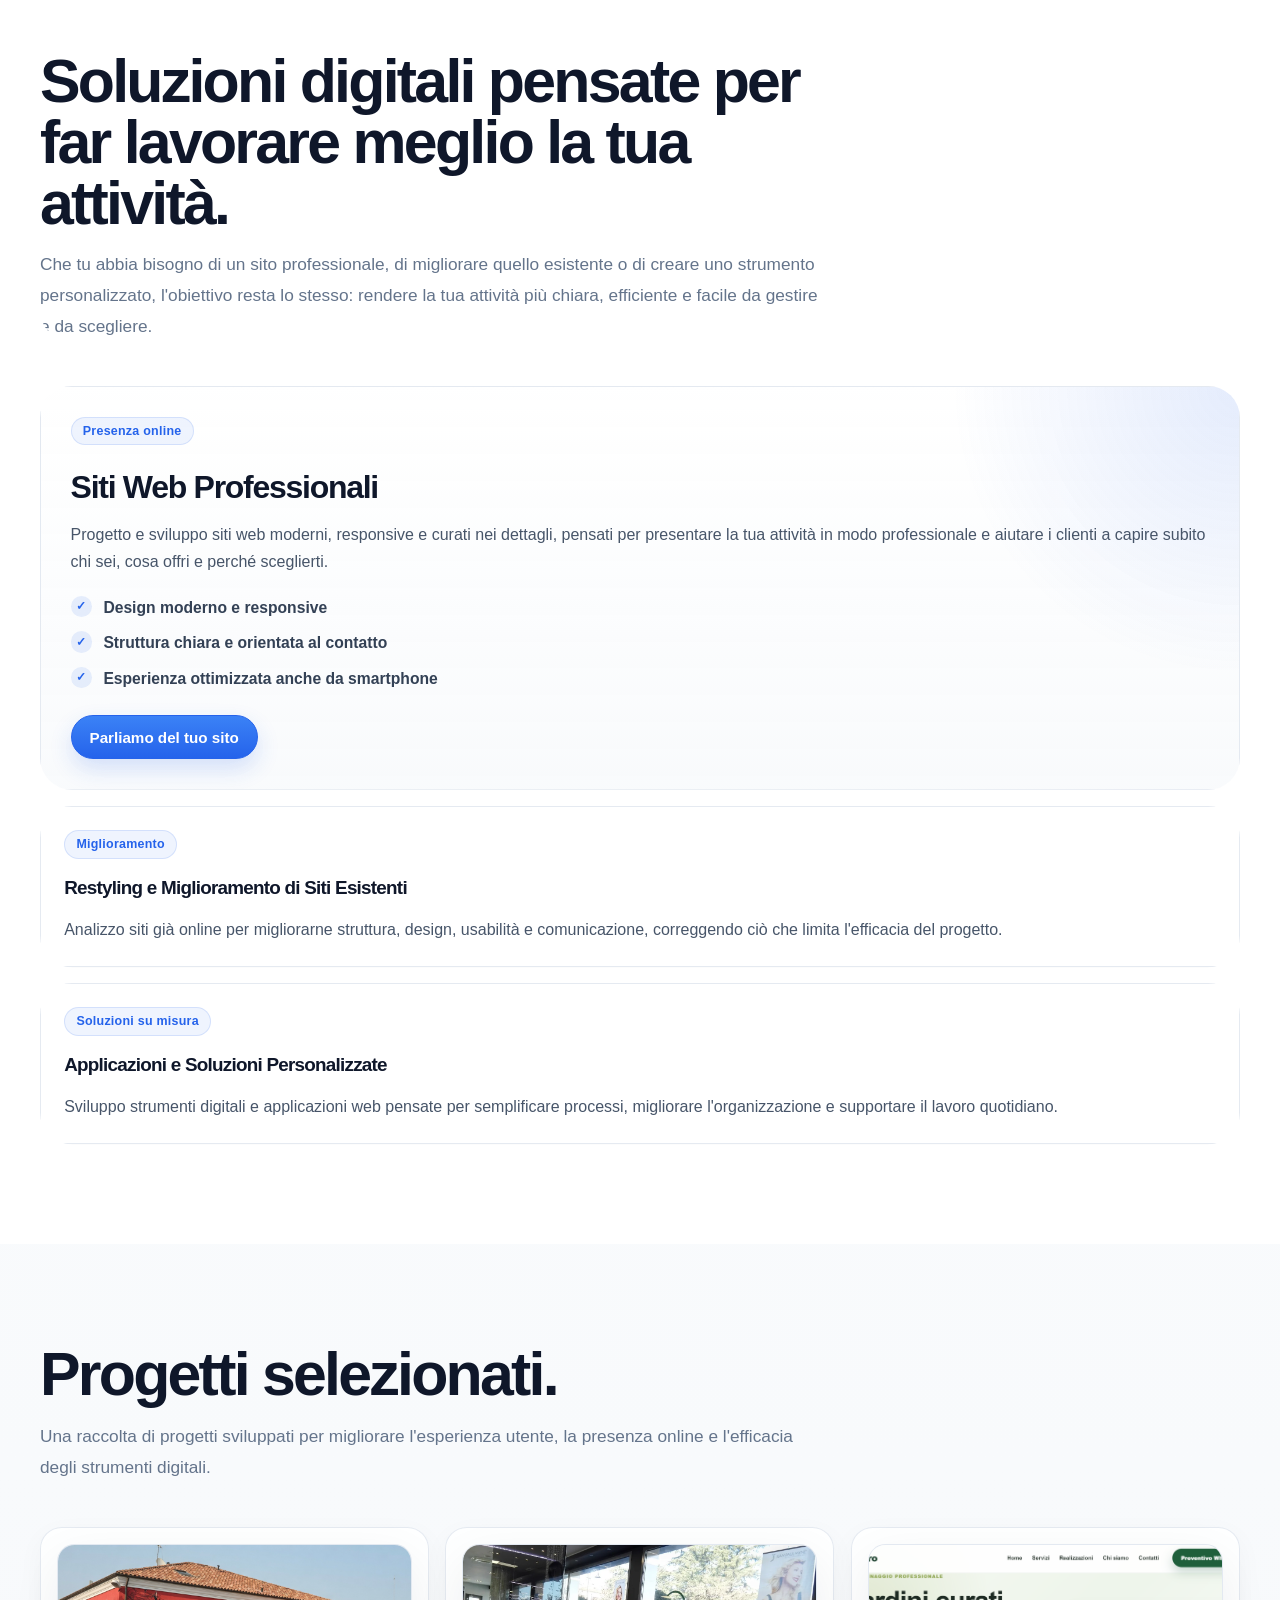
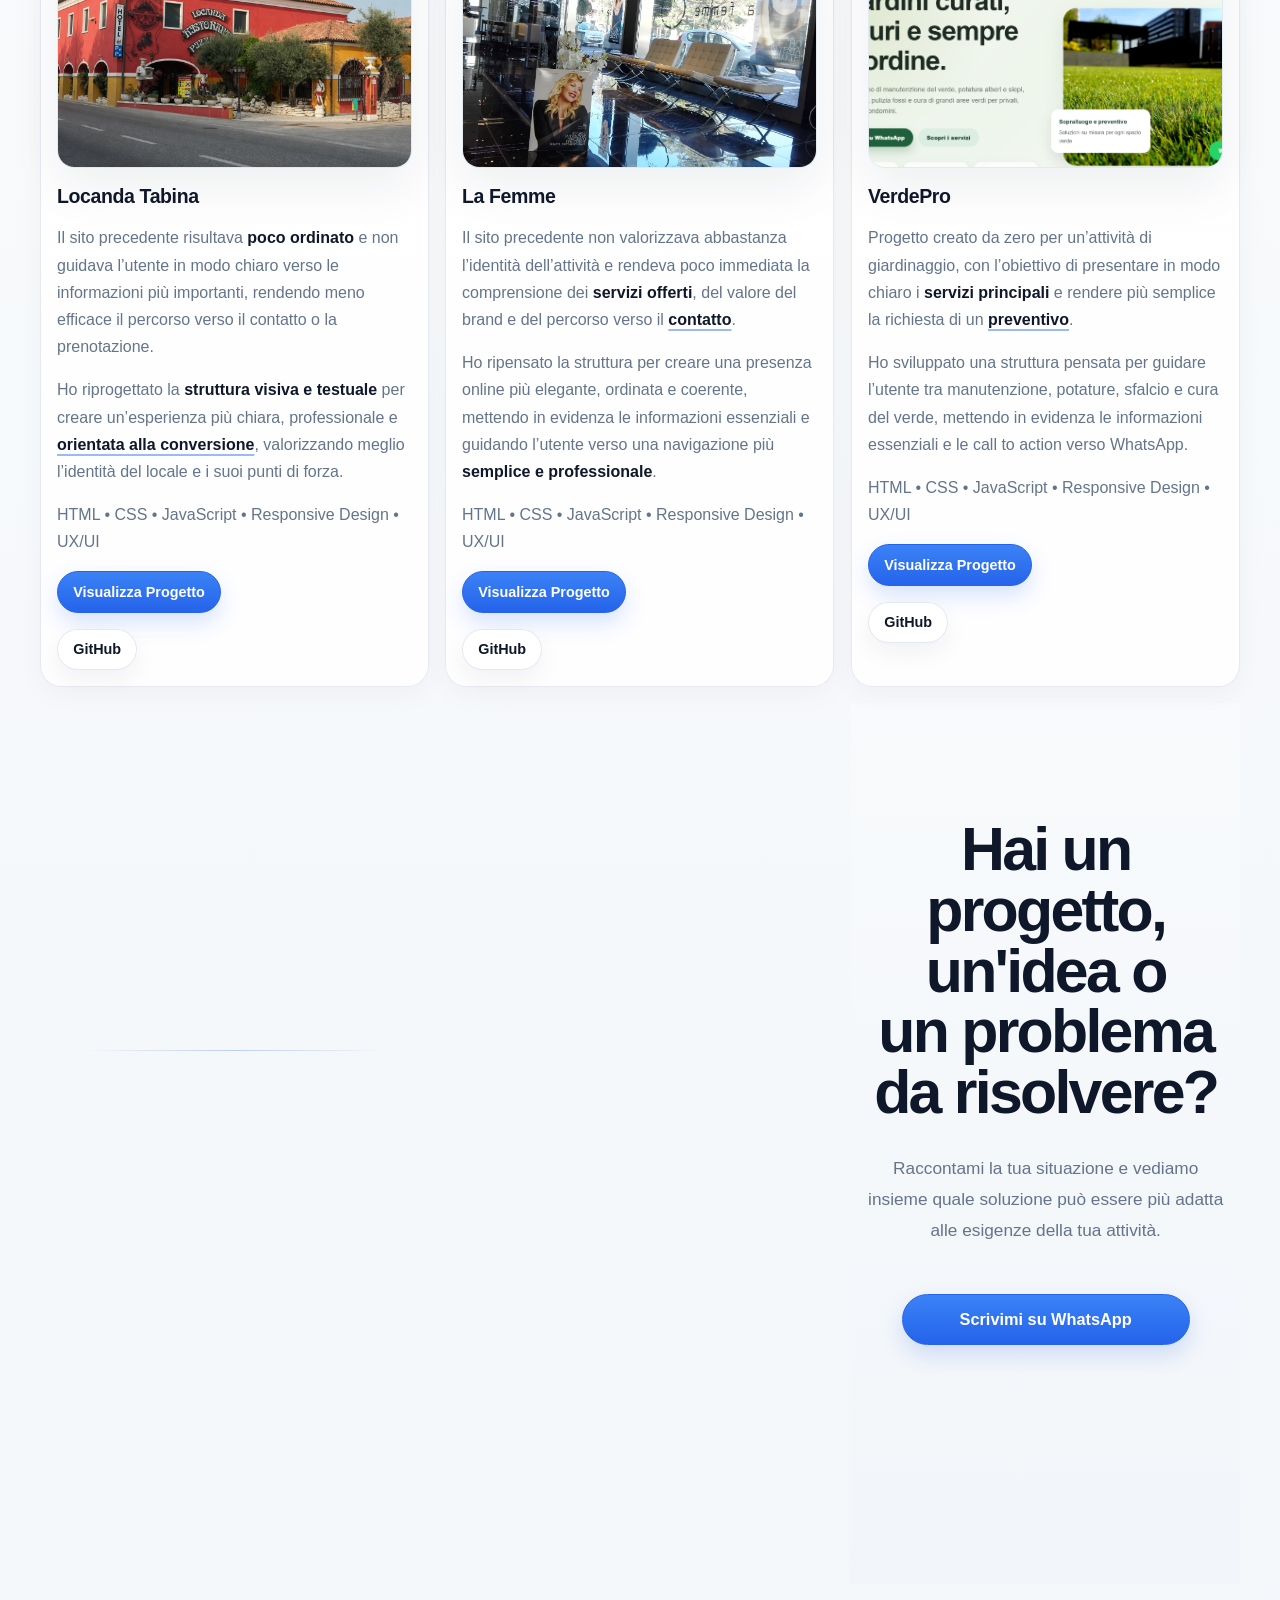
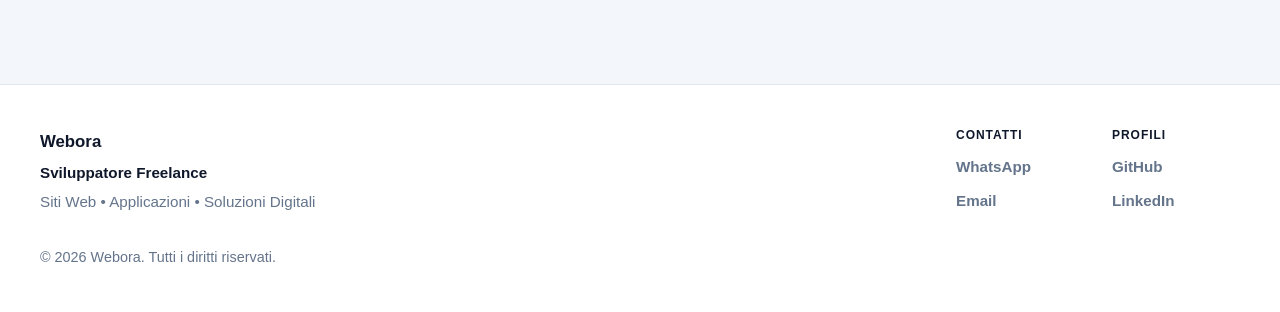
==== commit 0e9c30fe: "completo" ====
--- a/index.html
+++ b/index.html
@@ -358,7 +358,7 @@
   </a>
 
   <a
-    href="#"
+    href="https://github.com/Capital-flowyield/la-femme"
     class="project-card__button"
     target="_blank"
     rel="noopener noreferrer"
@@ -366,18 +366,48 @@
     GitHub
   </a>
 </article>
-          <article class="project-card reveal project-reveal project-reveal--three">
-            <div class="image-placeholder"></div>
-            <h3 class="text-placeholder">Nome Progetto</h3>
-            <p class="text-placeholder">Breve descrizione del problema.</p>
-            <p class="text-placeholder">Breve descrizione della soluzione sviluppata.</p>
-            <p class="text-placeholder">Tecnologie utilizzate.</p>
-            <a href="#" class="project-card__button">Visualizza Progetto</a>
-            <a href="#" class="project-card__button">GitHub</a>
-          </article>
-        </div>
-      </div>
-    </section>
+
+
+<article class="project-card reveal project-reveal project-reveal--three">
+  <div class="project-card__media">
+    <img
+      src="./IMMAGINI/verdepro.png"
+      alt="Anteprima del progetto VerdePro"
+      class="project-card__image"
+    >
+  </div>
+
+  <h3 class="text-placeholder">VerdePro</h3>
+
+  <p class="text-placeholder">
+    Progetto creato da zero per un’attività di giardinaggio, con l’obiettivo di presentare
+    in modo chiaro i <strong>servizi principali</strong> e rendere più semplice la richiesta
+    di un <span class="project-card__underline">preventivo</span>.
+  </p>
+
+  <p class="text-placeholder">
+    Ho sviluppato una struttura pensata per guidare l’utente tra manutenzione, potature,
+    sfalcio e cura del verde, mettendo in evidenza le informazioni essenziali e le call to action
+    verso WhatsApp.
+  </p>
+
+  <p class="text-placeholder">
+    HTML • CSS • JavaScript • Responsive Design • UX/UI
+  </p>
+
+  <a href="verdepro.html" class="project-card__button">
+    Visualizza Progetto
+  </a>
+
+  <a
+    href="https://github.com/Capital-flowyield/verdepro-site"
+    class="project-card__button"
+    target="_blank"
+    rel="noopener noreferrer"
+  >
+    GitHub
+  </a>
+</article>
 
   <section id="processo" class="process">
   <div class="process__container">
--- a/style.css
+++ b/style.css
@@ -2933,3 +2933,16 @@
   transform: none !important;
 }
 }
+
+.case-single-video {
+  display: grid;
+  justify-items: center;
+}
+
+.case-single-video .case-media-card {
+  width: min(100%, 920px);
+}
+
+.case-single-video .case-media-card__video {
+  aspect-ratio: 16 / 9;
+}
